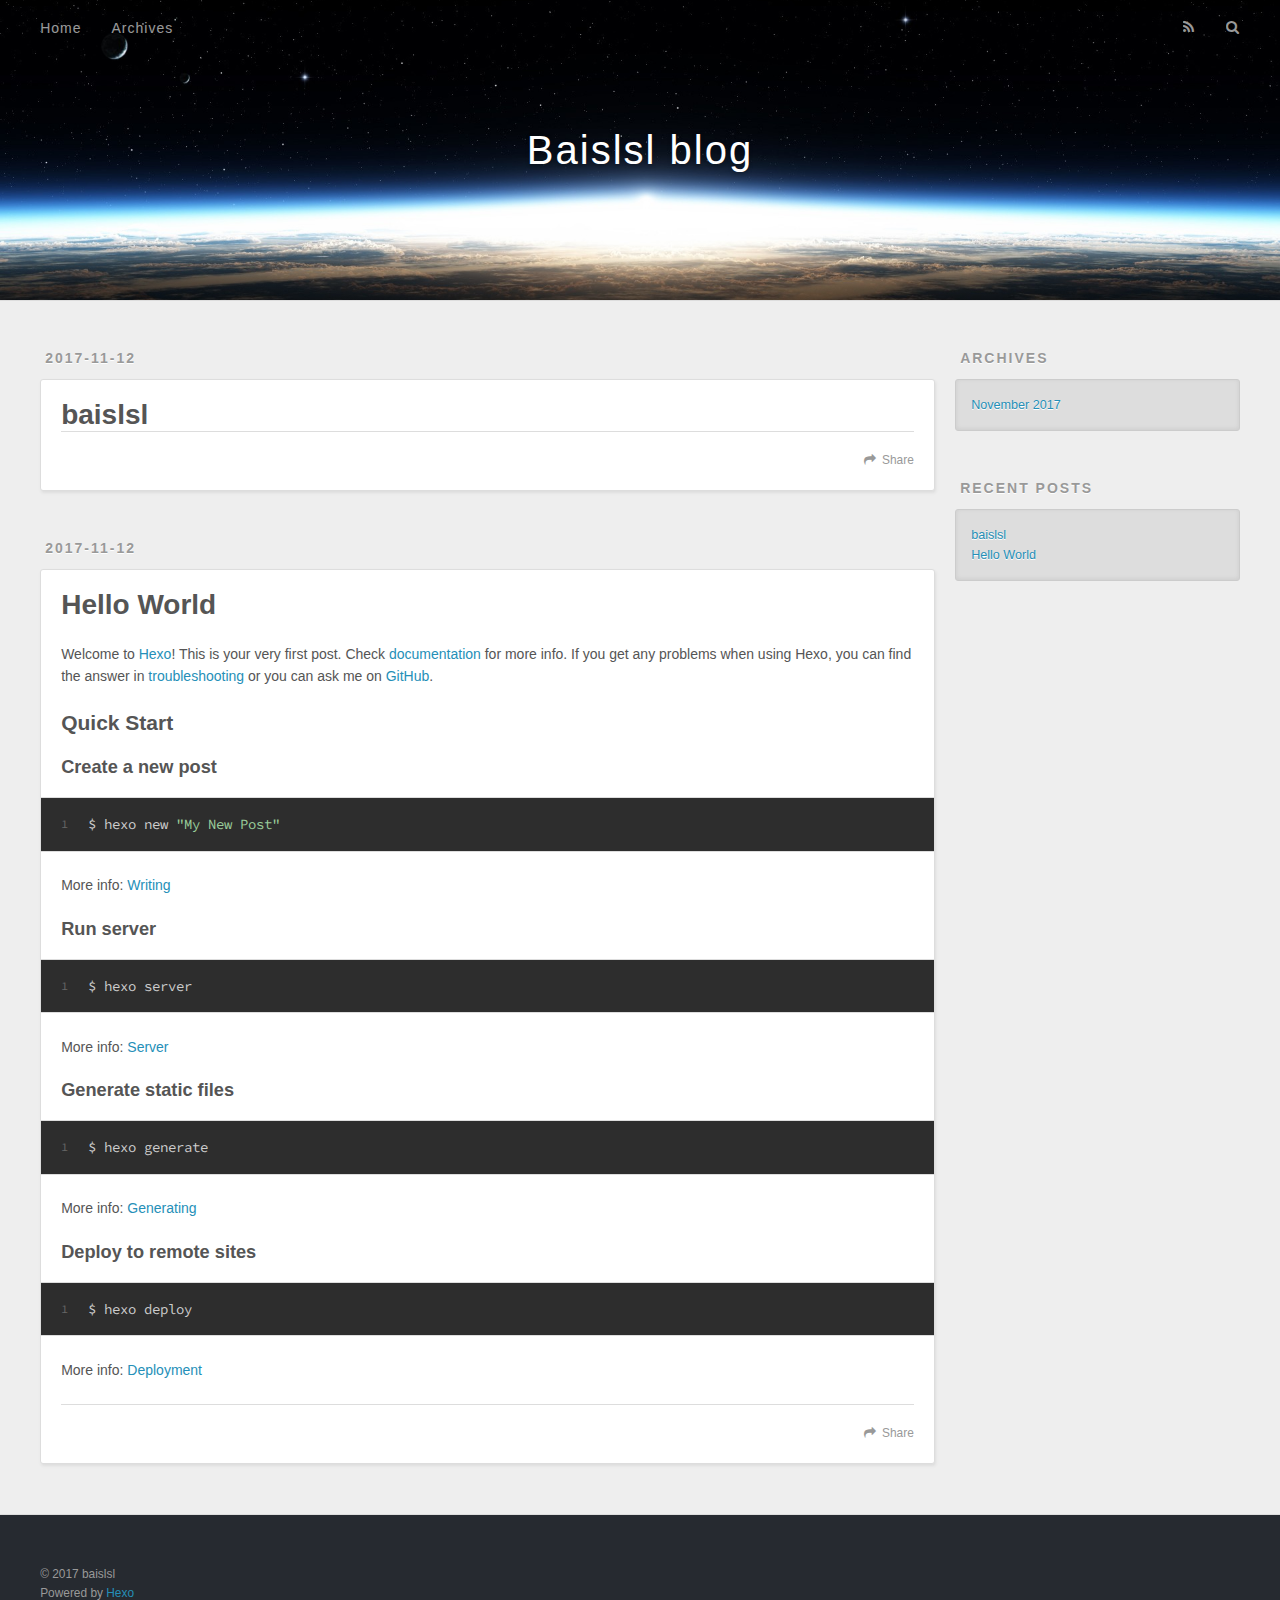
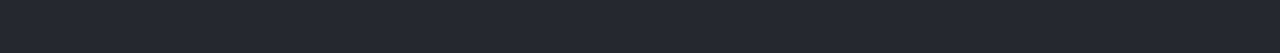
==== index.html @ d52c4964 "Site updated: 2017-11-12 20:39:17" ====
<!DOCTYPE html>
<html>
<head>
  <meta charset="utf-8">
  
  <title>Baislsl blog</title>
  <meta name="viewport" content="width=device-width, initial-scale=1, maximum-scale=1">
  <meta property="og:type" content="website">
<meta property="og:title" content="Baislsl blog">
<meta property="og:url" content="http://baislsl.github.io/index.html">
<meta property="og:site_name" content="Baislsl blog">
<meta name="twitter:card" content="summary">
<meta name="twitter:title" content="Baislsl blog">
  
    <link rel="alternate" href="/atom.xml" title="Baislsl blog" type="application/atom+xml">
  
  
    <link rel="icon" href="/favicon.png">
  
  
    <link href="//fonts.googleapis.com/css?family=Source+Code+Pro" rel="stylesheet" type="text/css">
  
  <link rel="stylesheet" href="/css/style.css">
  

</head>

<body>
  <div id="container">
    <div id="wrap">
      <header id="header">
  <div id="banner"></div>
  <div id="header-outer" class="outer">
    <div id="header-title" class="inner">
      <h1 id="logo-wrap">
        <a href="/" id="logo">Baislsl blog</a>
      </h1>
      
    </div>
    <div id="header-inner" class="inner">
      <nav id="main-nav">
        <a id="main-nav-toggle" class="nav-icon"></a>
        
          <a class="main-nav-link" href="/">Home</a>
        
          <a class="main-nav-link" href="/archives">Archives</a>
        
      </nav>
      <nav id="sub-nav">
        
          <a id="nav-rss-link" class="nav-icon" href="/atom.xml" title="RSS Feed"></a>
        
        <a id="nav-search-btn" class="nav-icon" title="Search"></a>
      </nav>
      <div id="search-form-wrap">
        <form action="//google.com/search" method="get" accept-charset="UTF-8" class="search-form"><input type="search" name="q" class="search-form-input" placeholder="Search"><button type="submit" class="search-form-submit">&#xF002;</button><input type="hidden" name="sitesearch" value="http://baislsl.github.io"></form>
      </div>
    </div>
  </div>
</header>
      <div class="outer">
        <section id="main">
  
    <article id="post-baislsl" class="article article-type-post" itemscope itemprop="blogPost">
  <div class="article-meta">
    <a href="/2017/11/12/baislsl/" class="article-date">
  <time datetime="2017-11-12T12:28:16.000Z" itemprop="datePublished">2017-11-12</time>
</a>
    
  </div>
  <div class="article-inner">
    
    
      <header class="article-header">
        
  
    <h1 itemprop="name">
      <a class="article-title" href="/2017/11/12/baislsl/">baislsl</a>
    </h1>
  

      </header>
    
    <div class="article-entry" itemprop="articleBody">
      
        
      
    </div>
    <footer class="article-footer">
      <a data-url="http://baislsl.github.io/2017/11/12/baislsl/" data-id="cj9wqvayw0000oslxvemu8li8" class="article-share-link">Share</a>
      
      
    </footer>
  </div>
  
</article>


  
    <article id="post-hello-world" class="article article-type-post" itemscope itemprop="blogPost">
  <div class="article-meta">
    <a href="/2017/11/12/hello-world/" class="article-date">
  <time datetime="2017-11-12T12:09:05.195Z" itemprop="datePublished">2017-11-12</time>
</a>
    
  </div>
  <div class="article-inner">
    
    
      <header class="article-header">
        
  
    <h1 itemprop="name">
      <a class="article-title" href="/2017/11/12/hello-world/">Hello World</a>
    </h1>
  

      </header>
    
    <div class="article-entry" itemprop="articleBody">
      
        <p>Welcome to <a href="https://hexo.io/" target="_blank" rel="external">Hexo</a>! This is your very first post. Check <a href="https://hexo.io/docs/" target="_blank" rel="external">documentation</a> for more info. If you get any problems when using Hexo, you can find the answer in <a href="https://hexo.io/docs/troubleshooting.html" target="_blank" rel="external">troubleshooting</a> or you can ask me on <a href="https://github.com/hexojs/hexo/issues" target="_blank" rel="external">GitHub</a>.</p>
<h2 id="Quick-Start"><a href="#Quick-Start" class="headerlink" title="Quick Start"></a>Quick Start</h2><h3 id="Create-a-new-post"><a href="#Create-a-new-post" class="headerlink" title="Create a new post"></a>Create a new post</h3><figure class="highlight bash"><table><tr><td class="gutter"><pre><span class="line">1</span><br></pre></td><td class="code"><pre><span class="line">$ hexo new <span class="string">"My New Post"</span></span><br></pre></td></tr></table></figure>
<p>More info: <a href="https://hexo.io/docs/writing.html" target="_blank" rel="external">Writing</a></p>
<h3 id="Run-server"><a href="#Run-server" class="headerlink" title="Run server"></a>Run server</h3><figure class="highlight bash"><table><tr><td class="gutter"><pre><span class="line">1</span><br></pre></td><td class="code"><pre><span class="line">$ hexo server</span><br></pre></td></tr></table></figure>
<p>More info: <a href="https://hexo.io/docs/server.html" target="_blank" rel="external">Server</a></p>
<h3 id="Generate-static-files"><a href="#Generate-static-files" class="headerlink" title="Generate static files"></a>Generate static files</h3><figure class="highlight bash"><table><tr><td class="gutter"><pre><span class="line">1</span><br></pre></td><td class="code"><pre><span class="line">$ hexo generate</span><br></pre></td></tr></table></figure>
<p>More info: <a href="https://hexo.io/docs/generating.html" target="_blank" rel="external">Generating</a></p>
<h3 id="Deploy-to-remote-sites"><a href="#Deploy-to-remote-sites" class="headerlink" title="Deploy to remote sites"></a>Deploy to remote sites</h3><figure class="highlight bash"><table><tr><td class="gutter"><pre><span class="line">1</span><br></pre></td><td class="code"><pre><span class="line">$ hexo deploy</span><br></pre></td></tr></table></figure>
<p>More info: <a href="https://hexo.io/docs/deployment.html" target="_blank" rel="external">Deployment</a></p>

      
    </div>
    <footer class="article-footer">
      <a data-url="http://baislsl.github.io/2017/11/12/hello-world/" data-id="cj9wqvaz40001oslx2volhycs" class="article-share-link">Share</a>
      
      
    </footer>
  </div>
  
</article>


  

</section>
        
          <aside id="sidebar">
  
    

  
    

  
    
  
    
  <div class="widget-wrap">
    <h3 class="widget-title">Archives</h3>
    <div class="widget">
      <ul class="archive-list"><li class="archive-list-item"><a class="archive-list-link" href="/archives/2017/11/">November 2017</a></li></ul>
    </div>
  </div>


  
    
  <div class="widget-wrap">
    <h3 class="widget-title">Recent Posts</h3>
    <div class="widget">
      <ul>
        
          <li>
            <a href="/2017/11/12/baislsl/">baislsl</a>
          </li>
        
          <li>
            <a href="/2017/11/12/hello-world/">Hello World</a>
          </li>
        
      </ul>
    </div>
  </div>

  
</aside>
        
      </div>
      <footer id="footer">
  
  <div class="outer">
    <div id="footer-info" class="inner">
      &copy; 2017 baislsl<br>
      Powered by <a href="http://hexo.io/" target="_blank">Hexo</a>
    </div>
  </div>
</footer>
    </div>
    <nav id="mobile-nav">
  
    <a href="/" class="mobile-nav-link">Home</a>
  
    <a href="/archives" class="mobile-nav-link">Archives</a>
  
</nav>
    

<script src="//ajax.googleapis.com/ajax/libs/jquery/2.0.3/jquery.min.js"></script>


  <link rel="stylesheet" href="/fancybox/jquery.fancybox.css">
  <script src="/fancybox/jquery.fancybox.pack.js"></script>


<script src="/js/script.js"></script>

  </div>
</body>
</html>
---- css/style.css ----
body {
  width: 100%;
}
body:before,
body:after {
  content: "";
  display: table;
}
body:after {
  clear: both;
}
html,
body,
div,
span,
applet,
object,
iframe,
h1,
h2,
h3,
h4,
h5,
h6,
p,
blockquote,
pre,
a,
abbr,
acronym,
address,
big,
cite,
code,
del,
dfn,
em,
img,
ins,
kbd,
q,
s,
samp,
small,
strike,
strong,
sub,
sup,
tt,
var,
dl,
dt,
dd,
ol,
ul,
li,
fieldset,
form,
label,
legend,
table,
caption,
tbody,
tfoot,
thead,
tr,
th,
td {
  margin: 0;
  padding: 0;
  border: 0;
  outline: 0;
  font-weight: inherit;
  font-style: inherit;
  font-family: inherit;
  font-size: 100%;
  vertical-align: baseline;
}
body {
  line-height: 1;
  color: #000;
  background: #fff;
}
ol,
ul {
  list-style: none;
}
table {
  border-collapse: separate;
  border-spacing: 0;
  vertical-align: middle;
}
caption,
th,
td {
  text-align: left;
  font-weight: normal;
  vertical-align: middle;
}
a img {
  border: none;
}
input,
button {
  margin: 0;
  padding: 0;
}
input::-moz-focus-inner,
button::-moz-focus-inner {
  border: 0;
  padding: 0;
}
@font-face {
  font-family: FontAwesome;
  font-style: normal;
  font-weight: normal;
  src: url("fonts/fontawesome-webfont.eot?v=#4.0.3");
  src: url("fonts/fontawesome-webfont.eot?#iefix&v=#4.0.3") format("embedded-opentype"), url("fonts/fontawesome-webfont.woff?v=#4.0.3") format("woff"), url("fonts/fontawesome-webfont.ttf?v=#4.0.3") format("truetype"), url("fonts/fontawesome-webfont.svg#fontawesomeregular?v=#4.0.3") format("svg");
}
html,
body,
#container {
  height: 100%;
}
body {
  background: #eee;
  font: 14px "Helvetica Neue", Helvetica, Arial, sans-serif;
  -webkit-text-size-adjust: 100%;
}
.outer {
  max-width: 1220px;
  margin: 0 auto;
  padding: 0 20px;
}
.outer:before,
.outer:after {
  content: "";
  display: table;
}
.outer:after {
  clear: both;
}
.inner {
  display: inline;
  float: left;
  width: 98.33333333333333%;
  margin: 0 0.833333333333333%;
}
.left,
.alignleft {
  float: left;
}
.right,
.alignright {
  float: right;
}
.clear {
  clear: both;
}
#container {
  position: relative;
}
.mobile-nav-on {
  overflow: hidden;
}
#wrap {
  height: 100%;
  width: 100%;
  position: absolute;
  top: 0;
  left: 0;
  -webkit-transition: 0.2s ease-out;
  -moz-transition: 0.2s ease-out;
  -ms-transition: 0.2s ease-out;
  transition: 0.2s ease-out;
  z-index: 1;
  background: #eee;
}
.mobile-nav-on #wrap {
  left: 280px;
}
@media screen and (min-width: 768px) {
  #main {
    display: inline;
    float: left;
    width: 73.33333333333333%;
    margin: 0 0.833333333333333%;
  }
}
.article-date,
.article-category-link,
.archive-year,
.widget-title {
  text-decoration: none;
  text-transform: uppercase;
  letter-spacing: 2px;
  color: #999;
  margin-bottom: 1em;
  margin-left: 5px;
  line-height: 1em;
  text-shadow: 0 1px #fff;
  font-weight: bold;
}
.article-inner,
.archive-article-inner {
  background: #fff;
  -webkit-box-shadow: 1px 2px 3px #ddd;
  box-shadow: 1px 2px 3px #ddd;
  border: 1px solid #ddd;
  border-radius: 3px;
}
.article-entry h1,
.widget h1 {
  font-size: 2em;
}
.article-entry h2,
.widget h2 {
  font-size: 1.5em;
}
.article-entry h3,
.widget h3 {
  font-size: 1.3em;
}
.article-entry h4,
.widget h4 {
  font-size: 1.2em;
}
.article-entry h5,
.widget h5 {
  font-size: 1em;
}
.article-entry h6,
.widget h6 {
  font-size: 1em;
  color: #999;
}
.article-entry hr,
.widget hr {
  border: 1px dashed #ddd;
}
.article-entry strong,
.widget strong {
  font-weight: bold;
}
.article-entry em,
.widget em,
.article-entry cite,
.widget cite {
  font-style: italic;
}
.article-entry sup,
.widget sup,
.article-entry sub,
.widget sub {
  font-size: 0.75em;
  line-height: 0;
  position: relative;
  vertical-align: baseline;
}
.article-entry sup,
.widget sup {
  top: -0.5em;
}
.article-entry sub,
.widget sub {
  bottom: -0.2em;
}
.article-entry small,
.widget small {
  font-size: 0.85em;
}
.article-entry acronym,
.widget acronym,
.article-entry abbr,
.widget abbr {
  border-bottom: 1px dotted;
}
.article-entry ul,
.widget ul,
.article-entry ol,
.widget ol,
.article-entry dl,
.widget dl {
  margin: 0 20px;
  line-height: 1.6em;
}
.article-entry ul ul,
.widget ul ul,
.article-entry ol ul,
.widget ol ul,
.article-entry ul ol,
.widget ul ol,
.article-entry ol ol,
.widget ol ol {
  margin-top: 0;
  margin-bottom: 0;
}
.article-entry ul,
.widget ul {
  list-style: disc;
}
.article-entry ol,
.widget ol {
  list-style: decimal;
}
.article-entry dt,
.widget dt {
  font-weight: bold;
}
#header {
  height: 300px;
  position: relative;
  border-bottom: 1px solid #ddd;
}
#header:before,
#header:after {
  content: "";
  position: absolute;
  left: 0;
  right: 0;
  height: 40px;
}
#header:before {
  top: 0;
  background: -webkit-linear-gradient(rgba(0,0,0,0.2), transparent);
  background: -moz-linear-gradient(rgba(0,0,0,0.2), transparent);
  background: -ms-linear-gradient(rgba(0,0,0,0.2), transparent);
  background: linear-gradient(rgba(0,0,0,0.2), transparent);
}
#header:after {
  bottom: 0;
  background: -webkit-linear-gradient(transparent, rgba(0,0,0,0.2));
  background: -moz-linear-gradient(transparent, rgba(0,0,0,0.2));
  background: -ms-linear-gradient(transparent, rgba(0,0,0,0.2));
  background: linear-gradient(transparent, rgba(0,0,0,0.2));
}
#header-outer {
  height: 100%;
  position: relative;
}
#header-inner {
  position: relative;
  overflow: hidden;
}
#banner {
  position: absolute;
  top: 0;
  left: 0;
  width: 100%;
  height: 100%;
  background: url("images/banner.jpg") center #000;
  -webkit-background-size: cover;
  -moz-background-size: cover;
  background-size: cover;
  z-index: -1;
}
#header-title {
  text-align: center;
  height: 40px;
  position: absolute;
  top: 50%;
  left: 0;
  margin-top: -20px;
}
#logo,
#subtitle {
  text-decoration: none;
  color: #fff;
  font-weight: 300;
  text-shadow: 0 1px 4px rgba(0,0,0,0.3);
}
#logo {
  font-size: 40px;
  line-height: 40px;
  letter-spacing: 2px;
}
#subtitle {
  font-size: 16px;
  line-height: 16px;
  letter-spacing: 1px;
}
#subtitle-wrap {
  margin-top: 16px;
}
#main-nav {
  float: left;
  margin-left: -15px;
}
.nav-icon,
.main-nav-link {
  float: left;
  color: #fff;
  opacity: 0.6;
  text-decoration: none;
  text-shadow: 0 1px rgba(0,0,0,0.2);
  -webkit-transition: opacity 0.2s;
  -moz-transition: opacity 0.2s;
  -ms-transition: opacity 0.2s;
  transition: opacity 0.2s;
  display: block;
  padding: 20px 15px;
}
.nav-icon:hover,
.main-nav-link:hover {
  opacity: 1;
}
.nav-icon {
  font-family: FontAwesome;
  text-align: center;
  font-size: 14px;
  width: 14px;
  height: 14px;
  padding: 20px 15px;
  position: relative;
  cursor: pointer;
}
.main-nav-link {
  font-weight: 300;
  letter-spacing: 1px;
}
@media screen and (max-width: 479px) {
  .main-nav-link {
    display: none;
  }
}
#main-nav-toggle {
  display: none;
}
#main-nav-toggle:before {
  content: "\f0c9";
}
@media screen and (max-width: 479px) {
  #main-nav-toggle {
    display: block;
  }
}
#sub-nav {
  float: right;
  margin-right: -15px;
}
#nav-rss-link:before {
  content: "\f09e";
}
#nav-search-btn:before {
  content: "\f002";
}
#search-form-wrap {
  position: absolute;
  top: 15px;
  width: 150px;
  height: 30px;
  right: -150px;
  opacity: 0;
  -webkit-transition: 0.2s ease-out;
  -moz-transition: 0.2s ease-out;
  -ms-transition: 0.2s ease-out;
  transition: 0.2s ease-out;
}
#search-form-wrap.on {
  opacity: 1;
  right: 0;
}
@media screen and (max-width: 479px) {
  #search-form-wrap {
    width: 100%;
    right: -100%;
  }
}
.search-form {
  position: absolute;
  top: 0;
  left: 0;
  right: 0;
  background: #fff;
  padding: 5px 15px;
  border-radius: 15px;
  -webkit-box-shadow: 0 0 10px rgba(0,0,0,0.3);
  box-shadow: 0 0 10px rgba(0,0,0,0.3);
}
.search-form-input {
  border: none;
  background: none;
  color: #555;
  width: 100%;
  font: 13px "Helvetica Neue", Helvetica, Arial, sans-serif;
  outline: none;
}
.search-form-input::-webkit-search-results-decoration,
.search-form-input::-webkit-search-cancel-button {
  -webkit-appearance: none;
}
.search-form-submit {
  position: absolute;
  top: 50%;
  right: 10px;
  margin-top: -7px;
  font: 13px FontAwesome;
  border: none;
  background: none;
  color: #bbb;
  cursor: pointer;
}
.search-form-submit:hover,
.search-form-submit:focus {
  color: #777;
}
.article {
  margin: 50px 0;
}
.article-inner {
  overflow: hidden;
}
.article-meta:before,
.article-meta:after {
  content: "";
  display: table;
}
.article-meta:after {
  clear: both;
}
.article-date {
  float: left;
}
.article-category {
  float: left;
  line-height: 1em;
  color: #ccc;
  text-shadow: 0 1px #fff;
  margin-left: 8px;
}
.article-category:before {
  content: "\2022";
}
.article-category-link {
  margin: 0 12px 1em;
}
.article-header {
  padding: 20px 20px 0;
}
.article-title {
  text-decoration: none;
  font-size: 2em;
  font-weight: bold;
  color: #555;
  line-height: 1.1em;
  -webkit-transition: color 0.2s;
  -moz-transition: color 0.2s;
  -ms-transition: color 0.2s;
  transition: color 0.2s;
}
a.article-title:hover {
  color: #258fb8;
}
.article-entry {
  color: #555;
  padding: 0 20px;
}
.article-entry:before,
.article-entry:after {
  content: "";
  display: table;
}
.article-entry:after {
  clear: both;
}
.article-entry p,
.article-entry table {
  line-height: 1.6em;
  margin: 1.6em 0;
}
.article-entry h1,
.article-entry h2,
.article-entry h3,
.article-entry h4,
.article-entry h5,
.article-entry h6 {
  font-weight: bold;
}
.article-entry h1,
.article-entry h2,
.article-entry h3,
.article-entry h4,
.article-entry h5,
.article-entry h6 {
  line-height: 1.1em;
  margin: 1.1em 0;
}
.article-entry a {
  color: #258fb8;
  text-decoration: none;
}
.article-entry a:hover {
  text-decoration: underline;
}
.article-entry ul,
.article-entry ol,
.article-entry dl {
  margin-top: 1.6em;
  margin-bottom: 1.6em;
}
.article-entry img,
.article-entry video {
  max-width: 100%;
  height: auto;
  display: block;
  margin: auto;
}
.article-entry iframe {
  border: none;
}
.article-entry table {
  width: 100%;
  border-collapse: collapse;
  border-spacing: 0;
}
.article-entry th {
  font-weight: bold;
  border-bottom: 3px solid #ddd;
  padding-bottom: 0.5em;
}
.article-entry td {
  border-bottom: 1px solid #ddd;
  padding: 10px 0;
}
.article-entry blockquote {
  font-family: Georgia, "Times New Roman", serif;
  font-size: 1.4em;
  margin: 1.6em 20px;
  text-align: center;
}
.article-entry blockquote footer {
  font-size: 14px;
  margin: 1.6em 0;
  font-family: "Helvetica Neue", Helvetica, Arial, sans-serif;
}
.article-entry blockquote footer cite:before {
  content: "—";
  padding: 0 0.5em;
}
.article-entry .pullquote {
  text-align: left;
  width: 45%;
  margin: 0;
}
.article-entry .pullquote.left {
  margin-left: 0.5em;
  margin-right: 1em;
}
.article-entry .pullquote.right {
  margin-right: 0.5em;
  margin-left: 1em;
}
.article-entry .caption {
  color: #999;
  display: block;
  font-size: 0.9em;
  margin-top: 0.5em;
  position: relative;
  text-align: center;
}
.article-entry .video-container {
  position: relative;
  padding-top: 56.25%;
  height: 0;
  overflow: hidden;
}
.article-entry .video-container iframe,
.article-entry .video-container object,
.article-entry .video-container embed {
  position: absolute;
  top: 0;
  left: 0;
  width: 100%;
  height: 100%;
  margin-top: 0;
}
.article-more-link a {
  display: inline-block;
  line-height: 1em;
  padding: 6px 15px;
  border-radius: 15px;
  background: #eee;
  color: #999;
  text-shadow: 0 1px #fff;
  text-decoration: none;
}
.article-more-link a:hover {
  background: #258fb8;
  color: #fff;
  text-decoration: none;
  text-shadow: 0 1px #1e7293;
}
.article-footer {
  font-size: 0.85em;
  line-height: 1.6em;
  border-top: 1px solid #ddd;
  padding-top: 1.6em;
  margin: 0 20px 20px;
}
.article-footer:before,
.article-footer:after {
  content: "";
  display: table;
}
.article-footer:after {
  clear: both;
}
.article-footer a {
  color: #999;
  text-decoration: none;
}
.article-footer a:hover {
  color: #555;
}
.article-tag-list-item {
  float: left;
  margin-right: 10px;
}
.article-tag-list-link:before {
  content: "#";
}
.article-comment-link {
  float: right;
}
.article-comment-link:before {
  content: "\f075";
  font-family: FontAwesome;
  padding-right: 8px;
}
.article-share-link {
  cursor: pointer;
  float: right;
  margin-left: 20px;
}
.article-share-link:before {
  content: "\f064";
  font-family: FontAwesome;
  padding-right: 6px;
}
#article-nav {
  position: relative;
}
#article-nav:before,
#article-nav:after {
  content: "";
  display: table;
}
#article-nav:after {
  clear: both;
}
@media screen and (min-width: 768px) {
  #article-nav {
    margin: 50px 0;
  }
  #article-nav:before {
    width: 8px;
    height: 8px;
    position: absolute;
    top: 50%;
    left: 50%;
    margin-top: -4px;
    margin-left: -4px;
    content: "";
    border-radius: 50%;
    background: #ddd;
    -webkit-box-shadow: 0 1px 2px #fff;
    box-shadow: 0 1px 2px #fff;
  }
}
.article-nav-link-wrap {
  text-decoration: none;
  text-shadow: 0 1px #fff;
  color: #999;
  -webkit-box-sizing: border-box;
  -moz-box-sizing: border-box;
  box-sizing: border-box;
  margin-top: 50px;
  text-align: center;
  display: block;
}
.article-nav-link-wrap:hover {
  color: #555;
}
@media screen and (min-width: 768px) {
  .article-nav-link-wrap {
    width: 50%;
    margin-top: 0;
  }
}
@media screen and (min-width: 768px) {
  #article-nav-newer {
    float: left;
    text-align: right;
    padding-right: 20px;
  }
}
@media screen and (min-width: 768px) {
  #article-nav-older {
    float: right;
    text-align: left;
    padding-left: 20px;
  }
}
.article-nav-caption {
  text-transform: uppercase;
  letter-spacing: 2px;
  color: #ddd;
  line-height: 1em;
  font-weight: bold;
}
#article-nav-newer .article-nav-caption {
  margin-right: -2px;
}
.article-nav-title {
  font-size: 0.85em;
  line-height: 1.6em;
  margin-top: 0.5em;
}
.article-share-box {
  position: absolute;
  display: none;
  background: #fff;
  -webkit-box-shadow: 1px 2px 10px rgba(0,0,0,0.2);
  box-shadow: 1px 2px 10px rgba(0,0,0,0.2);
  border-radius: 3px;
  margin-left: -145px;
  overflow: hidden;
  z-index: 1;
}
.article-share-box.on {
  display: block;
}
.article-share-input {
  width: 100%;
  background: none;
  -webkit-box-sizing: border-box;
  -moz-box-sizing: border-box;
  box-sizing: border-box;
  font: 14px "Helvetica Neue", Helvetica, Arial, sans-serif;
  padding: 0 15px;
  color: #555;
  outline: none;
  border: 1px solid #ddd;
  border-radius: 3px 3px 0 0;
  height: 36px;
  line-height: 36px;
}
.article-share-links {
  background: #eee;
}
.article-share-links:before,
.article-share-links:after {
  content: "";
  display: table;
}
.article-share-links:after {
  clear: both;
}
.article-share-twitter,
.article-share-facebook,
.article-share-pinterest,
.article-share-google {
  width: 50px;
  height: 36px;
  display: block;
  float: left;
  position: relative;
  color: #999;
  text-shadow: 0 1px #fff;
}
.article-share-twitter:before,
.article-share-facebook:before,
.article-share-pinterest:before,
.article-share-google:before {
  font-size: 20px;
  font-family: FontAwesome;
  width: 20px;
  height: 20px;
  position: absolute;
  top: 50%;
  left: 50%;
  margin-top: -10px;
  margin-left: -10px;
  text-align: center;
}
.article-share-twitter:hover,
.article-share-facebook:hover,
.article-share-pinterest:hover,
.article-share-google:hover {
  color: #fff;
}
.article-share-twitter:before {
  content: "\f099";
}
.article-share-twitter:hover {
  background: #00aced;
  text-shadow: 0 1px #008abe;
}
.article-share-facebook:before {
  content: "\f09a";
}
.article-share-facebook:hover {
  background: #3b5998;
  text-shadow: 0 1px #2f477a;
}
.article-share-pinterest:before {
  content: "\f0d2";
}
.article-share-pinterest:hover {
  background: #cb2027;
  text-shadow: 0 1px #a21a1f;
}
.article-share-google:before {
  content: "\f0d5";
}
.article-share-google:hover {
  background: #dd4b39;
  text-shadow: 0 1px #be3221;
}
.article-gallery {
  background: #000;
  position: relative;
}
.article-gallery-photos {
  position: relative;
  overflow: hidden;
}
.article-gallery-img {
  display: none;
  max-width: 100%;
}
.article-gallery-img:first-child {
  display: block;
}
.article-gallery-img.loaded {
  position: absolute;
  display: block;
}
.article-gallery-img img {
  display: block;
  max-width: 100%;
  margin: 0 auto;
}
#comments {
  background: #fff;
  -webkit-box-shadow: 1px 2px 3px #ddd;
  box-shadow: 1px 2px 3px #ddd;
  padding: 20px;
  border: 1px solid #ddd;
  border-radius: 3px;
  margin: 50px 0;
}
#comments a {
  color: #258fb8;
}
.archives-wrap {
  margin: 50px 0;
}
.archives:before,
.archives:after {
  content: "";
  display: table;
}
.archives:after {
  clear: both;
}
.archive-year-wrap {
  margin-bottom: 1em;
}
.archives {
  -webkit-column-gap: 10px;
  -moz-column-gap: 10px;
  column-gap: 10px;
}
@media screen and (min-width: 480px) and (max-width: 767px) {
  .archives {
    -webkit-column-count: 2;
    -moz-column-count: 2;
    column-count: 2;
  }
}
@media screen and (min-width: 768px) {
  .archives {
    -webkit-column-count: 3;
    -moz-column-count: 3;
    column-count: 3;
  }
}
.archive-article {
  -webkit-column-break-inside: avoid;
  page-break-inside: avoid;
  overflow: hidden;
  break-inside: avoid-column;
}
.archive-article-inner {
  padding: 10px;
  margin-bottom: 15px;
}
.archive-article-title {
  text-decoration: none;
  font-weight: bold;
  color: #555;
  -webkit-transition: color 0.2s;
  -moz-transition: color 0.2s;
  -ms-transition: color 0.2s;
  transition: color 0.2s;
  line-height: 1.6em;
}
.archive-article-title:hover {
  color: #258fb8;
}
.archive-article-footer {
  margin-top: 1em;
}
.archive-article-date {
  color: #999;
  text-decoration: none;
  font-size: 0.85em;
  line-height: 1em;
  margin-bottom: 0.5em;
  display: block;
}
#page-nav {
  margin: 50px auto;
  background: #fff;
  -webkit-box-shadow: 1px 2px 3px #ddd;
  box-shadow: 1px 2px 3px #ddd;
  border: 1px solid #ddd;
  border-radius: 3px;
  text-align: center;
  color: #999;
  overflow: hidden;
}
#page-nav:before,
#page-nav:after {
  content: "";
  display: table;
}
#page-nav:after {
  clear: both;
}
#page-nav a,
#page-nav span {
  padding: 10px 20px;
  line-height: 1;
  height: 2ex;
}
#page-nav a {
  color: #999;
  text-decoration: none;
}
#page-nav a:hover {
  background: #999;
  color: #fff;
}
#page-nav .prev {
  float: left;
}
#page-nav .next {
  float: right;
}
#page-nav .page-number {
  display: inline-block;
}
@media screen and (max-width: 479px) {
  #page-nav .page-number {
    display: none;
  }
}
#page-nav .current {
  color: #555;
  font-weight: bold;
}
#page-nav .space {
  color: #ddd;
}
#footer {
  background: #262a30;
  padding: 50px 0;
  border-top: 1px solid #ddd;
  color: #999;
}
#footer a {
  color: #258fb8;
  text-decoration: none;
}
#footer a:hover {
  text-decoration: underline;
}
#footer-info {
  line-height: 1.6em;
  font-size: 0.85em;
}
.article-entry pre,
.article-entry .highlight {
  background: #2d2d2d;
  margin: 0 -20px;
  padding: 15px 20px;
  border-style: solid;
  border-color: #ddd;
  border-width: 1px 0;
  overflow: auto;
  color: #ccc;
  line-height: 22.400000000000002px;
}
.article-entry .highlight .gutter pre,
.article-entry .gist .gist-file .gist-data .line-numbers {
  color: #666;
  font-size: 0.85em;
}
.article-entry pre,
.article-entry code {
  font-family: "Source Code Pro", Consolas, Monaco, Menlo, Consolas, monospace;
}
.article-entry code {
  background: #eee;
  text-shadow: 0 1px #fff;
  padding: 0 0.3em;
}
.article-entry pre code {
  background: none;
  text-shadow: none;
  padding: 0;
}
.article-entry .highlight pre {
  border: none;
  margin: 0;
  padding: 0;
}
.article-entry .highlight table {
  margin: 0;
  width: auto;
}
.article-entry .highlight td {
  border: none;
  padding: 0;
}
.article-entry .highlight figcaption {
  font-size: 0.85em;
  color: #999;
  line-height: 1em;
  margin-bottom: 1em;
}
.article-entry .highlight figcaption:before,
.article-entry .highlight figcaption:after {
  content: "";
  display: table;
}
.article-entry .highlight figcaption:after {
  clear: both;
}
.article-entry .highlight figcaption a {
  float: right;
}
.article-entry .highlight .gutter pre {
  text-align: right;
  padding-right: 20px;
}
.article-entry .highlight .line {
  height: 22.400000000000002px;
}
.article-entry .highlight .line.marked {
  background: #515151;
}
.article-entry .gist {
  margin: 0 -20px;
  border-style: solid;
  border-color: #ddd;
  border-width: 1px 0;
  background: #2d2d2d;
  padding: 15px 20px 15px 0;
}
.article-entry .gist .gist-file {
  border: none;
  font-family: "Source Code Pro", Consolas, Monaco, Menlo, Consolas, monospace;
  margin: 0;
}
.article-entry .gist .gist-file .gist-data {
  background: none;
  border: none;
}
.article-entry .gist .gist-file .gist-data .line-numbers {
  background: none;
  border: none;
  padding: 0 20px 0 0;
}
.article-entry .gist .gist-file .gist-data .line-data {
  padding: 0 !important;
}
.article-entry .gist .gist-file .highlight {
  margin: 0;
  padding: 0;
  border: none;
}
.article-entry .gist .gist-file .gist-meta {
  background: #2d2d2d;
  color: #999;
  font: 0.85em "Helvetica Neue", Helvetica, Arial, sans-serif;
  text-shadow: 0 0;
  padding: 0;
  margin-top: 1em;
  margin-left: 20px;
}
.article-entry .gist .gist-file .gist-meta a {
  color: #258fb8;
  font-weight: normal;
}
.article-entry .gist .gist-file .gist-meta a:hover {
  text-decoration: underline;
}
pre .comment,
pre .title {
  color: #999;
}
pre .variable,
pre .attribute,
pre .tag,
pre .regexp,
pre .ruby .constant,
pre .xml .tag .title,
pre .xml .pi,
pre .xml .doctype,
pre .html .doctype,
pre .css .id,
pre .css .class,
pre .css .pseudo {
  color: #f2777a;
}
pre .number,
pre .preprocessor,
pre .built_in,
pre .literal,
pre .params,
pre .constant {
  color: #f99157;
}
pre .class,
pre .ruby .class .title,
pre .css .rules .attribute {
  color: #9c9;
}
pre .string,
pre .value,
pre .inheritance,
pre .header,
pre .ruby .symbol,
pre .xml .cdata {
  color: #9c9;
}
pre .css .hexcolor {
  color: #6cc;
}
pre .function,
pre .python .decorator,
pre .python .title,
pre .ruby .function .title,
pre .ruby .title .keyword,
pre .perl .sub,
pre .javascript .title,
pre .coffeescript .title {
  color: #69c;
}
pre .keyword,
pre .javascript .function {
  color: #c9c;
}
@media screen and (max-width: 479px) {
  #mobile-nav {
    position: absolute;
    top: 0;
    left: 0;
    width: 280px;
    height: 100%;
    background: #191919;
    border-right: 1px solid #fff;
  }
}
@media screen and (max-width: 479px) {
  .mobile-nav-link {
    display: block;
    color: #999;
    text-decoration: none;
    padding: 15px 20px;
    font-weight: bold;
  }
  .mobile-nav-link:hover {
    color: #fff;
  }
}
@media screen and (min-width: 768px) {
  #sidebar {
    display: inline;
    float: left;
    width: 23.333333333333332%;
    margin: 0 0.833333333333333%;
  }
}
.widget-wrap {
  margin: 50px 0;
}
.widget {
  color: #777;
  text-shadow: 0 1px #fff;
  background: #ddd;
  -webkit-box-shadow: 0 -1px 4px #ccc inset;
  box-shadow: 0 -1px 4px #ccc inset;
  border: 1px solid #ccc;
  padding: 15px;
  border-radius: 3px;
}
.widget a {
  color: #258fb8;
  text-decoration: none;
}
.widget a:hover {
  text-decoration: underline;
}
.widget ul ul,
.widget ol ul,
.widget dl ul,
.widget ul ol,
.widget ol ol,
.widget dl ol,
.widget ul dl,
.widget ol dl,
.widget dl dl {
  margin-left: 15px;
  list-style: disc;
}
.widget {
  line-height: 1.6em;
  word-wrap: break-word;
  font-size: 0.9em;
}
.widget ul,
.widget ol {
  list-style: none;
  margin: 0;
}
.widget ul ul,
.widget ol ul,
.widget ul ol,
.widget ol ol {
  margin: 0 20px;
}
.widget ul ul,
.widget ol ul {
  list-style: disc;
}
.widget ul ol,
.widget ol ol {
  list-style: decimal;
}
.category-list-count,
.tag-list-count,
.archive-list-count {
  padding-left: 5px;
  color: #999;
  font-size: 0.85em;
}
.category-list-count:before,
.tag-list-count:before,
.archive-list-count:before {
  content: "(";
}
.category-list-count:after,
.tag-list-count:after,
.archive-list-count:after {
  content: ")";
}
.tagcloud a {
  margin-right: 5px;
  display: inline-block;
}
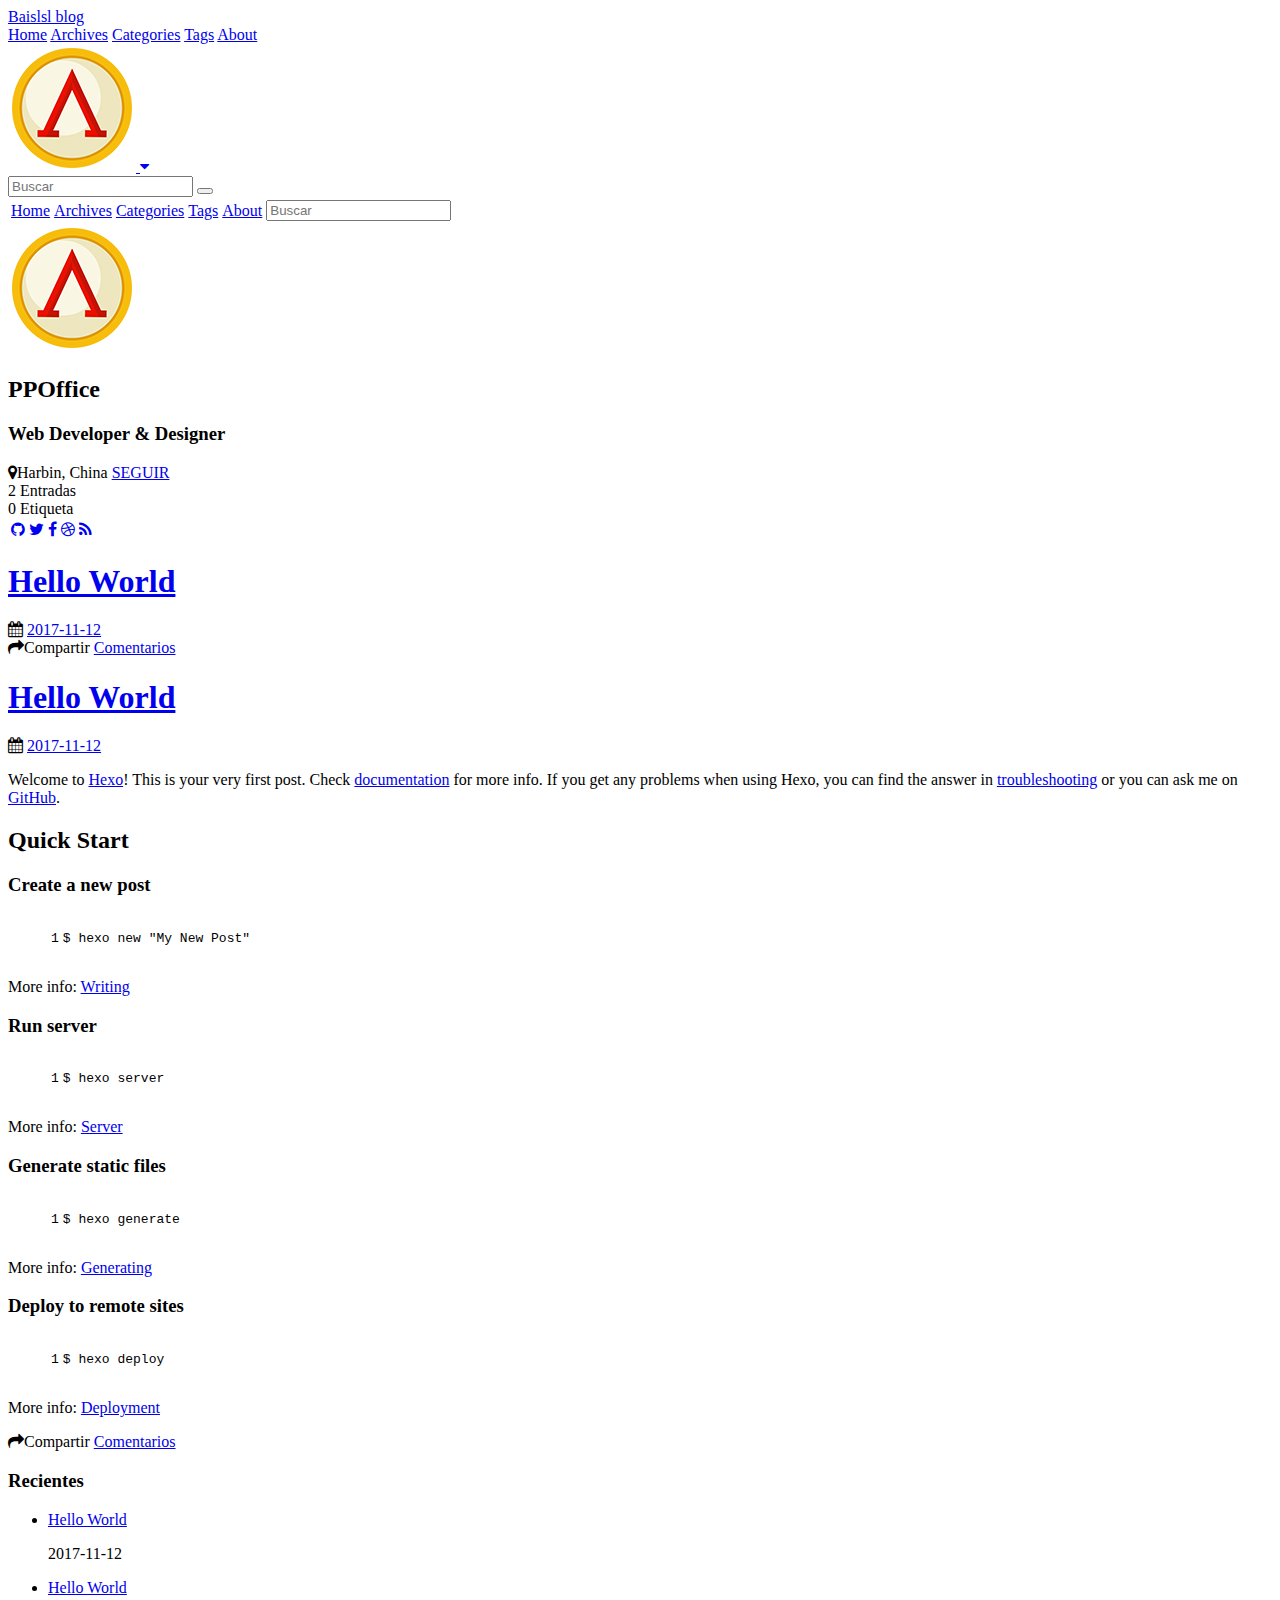
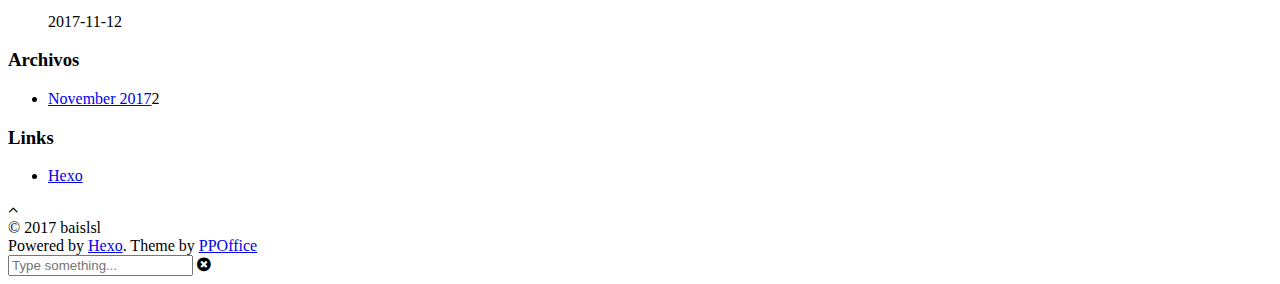
==== commit c16d097f: "更新主题" ====
--- a/index.html
+++ b/index.html
@@ -1,125 +1,364 @@
 <!DOCTYPE html>
 <html>
 <head>
-  <meta charset="utf-8">
-  
-  <title>Baislsl blog</title>
-  <meta name="viewport" content="width=device-width, initial-scale=1, maximum-scale=1">
-  <meta property="og:type" content="website">
+    <meta charset="utf-8">
+    
+    <title>Baislsl blog</title>
+    <meta name="viewport" content="width=device-width, initial-scale=1, maximum-scale=1" />
+    <meta property="og:type" content="website">
 <meta property="og:title" content="Baislsl blog">
 <meta property="og:url" content="http://baislsl.github.io/index.html">
 <meta property="og:site_name" content="Baislsl blog">
 <meta name="twitter:card" content="summary">
 <meta name="twitter:title" content="Baislsl blog">
-  
-    <link rel="alternate" href="/atom.xml" title="Baislsl blog" type="application/atom+xml">
-  
-  
-    <link rel="icon" href="/favicon.png">
-  
-  
-    <link href="//fonts.googleapis.com/css?family=Source+Code+Pro" rel="stylesheet" type="text/css">
-  
-  <link rel="stylesheet" href="/css/style.css">
-  
+    
+
+    
+        <link rel="alternate" href="/" title="Baislsl blog" type="application/atom+xml" />
+    
+
+    
+
+    <link rel="stylesheet" href="/libs/font-awesome/css/font-awesome.min.css">
+    <link rel="stylesheet" href="/libs/open-sans/styles.css">
+    <link rel="stylesheet" href="/libs/source-code-pro/styles.css">
+
+    <link rel="stylesheet" href="/css/style.css">
+
+    <script src="/libs/jquery/2.1.3/jquery.min.js"></script>
+    
+    
+        <link rel="stylesheet" href="/libs/lightgallery/css/lightgallery.min.css">
+    
+    
+    
+    
+    
+
 
 </head>
 
 <body>
-  <div id="container">
-    <div id="wrap">
-      <header id="header">
-  <div id="banner"></div>
-  <div id="header-outer" class="outer">
-    <div id="header-title" class="inner">
-      <h1 id="logo-wrap">
-        <a href="/" id="logo">Baislsl blog</a>
-      </h1>
-      
-    </div>
-    <div id="header-inner" class="inner">
-      <nav id="main-nav">
-        <a id="main-nav-toggle" class="nav-icon"></a>
-        
-          <a class="main-nav-link" href="/">Home</a>
-        
-          <a class="main-nav-link" href="/archives">Archives</a>
-        
-      </nav>
-      <nav id="sub-nav">
-        
-          <a id="nav-rss-link" class="nav-icon" href="/atom.xml" title="RSS Feed"></a>
-        
-        <a id="nav-search-btn" class="nav-icon" title="Search"></a>
-      </nav>
-      <div id="search-form-wrap">
-        <form action="//google.com/search" method="get" accept-charset="UTF-8" class="search-form"><input type="search" name="q" class="search-form-input" placeholder="Search"><button type="submit" class="search-form-submit">&#xF002;</button><input type="hidden" name="sitesearch" value="http://baislsl.github.io"></form>
-      </div>
-    </div>
-  </div>
+    <div id="container">
+        <header id="header">
+    <div id="header-main" class="header-inner">
+        <div class="outer">
+            <a href="/" id="logo">
+                <i class="logo"></i>
+                <span class="site-title">Baislsl blog</span>
+            </a>
+            <nav id="main-nav">
+                
+                    <a class="main-nav-link" href="/.">Home</a>
+                
+                    <a class="main-nav-link" href="/archives">Archives</a>
+                
+                    <a class="main-nav-link" href="/categories">Categories</a>
+                
+                    <a class="main-nav-link" href="/tags">Tags</a>
+                
+                    <a class="main-nav-link" href="/about">About</a>
+                
+            </nav>
+            
+                
+                <nav id="sub-nav">
+                    <div class="profile" id="profile-nav">
+                        <a id="profile-anchor" href="javascript:;">
+                            <img class="avatar" src="/css/images/avatar.png" />
+                            <i class="fa fa-caret-down"></i>
+                        </a>
+                    </div>
+                </nav>
+            
+            <div id="search-form-wrap">
+
+    <form class="search-form">
+        <input type="text" class="ins-search-input search-form-input" placeholder="Buscar" />
+        <button type="submit" class="search-form-submit"></button>
+    </form>
+    <div class="ins-search">
+    <div class="ins-search-mask"></div>
+    <div class="ins-search-container">
+        <div class="ins-input-wrapper">
+            <input type="text" class="ins-search-input" placeholder="Type something..." />
+            <span class="ins-close ins-selectable"><i class="fa fa-times-circle"></i></span>
+        </div>
+        <div class="ins-section-wrapper">
+            <div class="ins-section-container"></div>
+        </div>
+    </div>
+</div>
+<script>
+(function (window) {
+    var INSIGHT_CONFIG = {
+        TRANSLATION: {
+            POSTS: 'Entradas',
+            PAGES: 'Pages',
+            CATEGORIES: 'Categorias',
+            TAGS: 'Etiquetas',
+            UNTITLED: '(Untitled)',
+        },
+        ROOT_URL: '/',
+        CONTENT_URL: '/content.json',
+    };
+    window.INSIGHT_CONFIG = INSIGHT_CONFIG;
+})(window);
+</script>
+<script src="/js/insight.js"></script>
+
+</div>
+        </div>
+    </div>
+    <div id="main-nav-mobile" class="header-sub header-inner">
+        <table class="menu outer">
+            <tr>
+                
+                    <td><a class="main-nav-link" href="/.">Home</a></td>
+                
+                    <td><a class="main-nav-link" href="/archives">Archives</a></td>
+                
+                    <td><a class="main-nav-link" href="/categories">Categories</a></td>
+                
+                    <td><a class="main-nav-link" href="/tags">Tags</a></td>
+                
+                    <td><a class="main-nav-link" href="/about">About</a></td>
+                
+                <td>
+                    
+    <div class="search-form">
+        <input type="text" class="ins-search-input search-form-input" placeholder="Buscar" />
+    </div>
+
+                </td>
+            </tr>
+        </table>
+    </div>
 </header>
-      <div class="outer">
-        <section id="main">
-  
+
+        <div class="outer">
+            
+                
+
+<aside id="profile">
+    <div class="inner profile-inner">
+        <div class="base-info profile-block">
+            <img id="avatar" src="/css/images/avatar.png" />
+            <h2 id="name">PPOffice</h2>
+            <h3 id="title">Web Developer &amp; Designer</h3>
+            <span id="location"><i class="fa fa-map-marker"></i>Harbin, China</span>
+            <a id="follow" target="_blank" href="https://github.com/ppoffice/">SEGUIR</a>
+        </div>
+        <div class="article-info profile-block">
+            <div class="article-info-block">
+                2
+                <span>Entradas</span>
+            </div>
+            <div class="article-info-block">
+                0
+                <span>Etiqueta</span>
+            </div>
+        </div>
+        
+        <div class="profile-block social-links">
+            <table>
+                <tr>
+                    
+                    
+                    <td>
+                        <a href="http://github.com/ppoffice/hexo-theme-icarus" target="_blank" title="github" class=tooltip>
+                            <i class="fa fa-github"></i>
+                        </a>
+                    </td>
+                    
+                    <td>
+                        <a href="/" target="_blank" title="twitter" class=tooltip>
+                            <i class="fa fa-twitter"></i>
+                        </a>
+                    </td>
+                    
+                    <td>
+                        <a href="/" target="_blank" title="facebook" class=tooltip>
+                            <i class="fa fa-facebook"></i>
+                        </a>
+                    </td>
+                    
+                    <td>
+                        <a href="/" target="_blank" title="dribbble" class=tooltip>
+                            <i class="fa fa-dribbble"></i>
+                        </a>
+                    </td>
+                    
+                    <td>
+                        <a href="/" target="_blank" title="rss" class=tooltip>
+                            <i class="fa fa-rss"></i>
+                        </a>
+                    </td>
+                    
+                </tr>
+            </table>
+        </div>
+        
+    </div>
+</aside>
+
+            
+            <section id="main">
     <article id="post-baislsl" class="article article-type-post" itemscope itemprop="blogPost">
-  <div class="article-meta">
-    <a href="/2017/11/12/baislsl/" class="article-date">
-  <time datetime="2017-11-12T12:28:16.000Z" itemprop="datePublished">2017-11-12</time>
-</a>
-    
-  </div>
-  <div class="article-inner">
-    
-    
-      <header class="article-header">
-        
-  
-    <h1 itemprop="name">
-      <a class="article-title" href="/2017/11/12/baislsl/">baislsl</a>
-    </h1>
-  
-
-      </header>
-    
-    <div class="article-entry" itemprop="articleBody">
-      
-        
-      
-    </div>
-    <footer class="article-footer">
-      <a data-url="http://baislsl.github.io/2017/11/12/baislsl/" data-id="cj9wqvayw0000oslxvemu8li8" class="article-share-link">Share</a>
-      
-      
-    </footer>
-  </div>
-  
+    <div class="article-inner">
+        
+        
+            <header class="article-header">
+                
+    
+        <h1 itemprop="name">
+            <a class="article-title" href="/2017/11/12/baislsl/">Hello World</a>
+        </h1>
+    
+
+                
+                    <div class="article-meta">
+                        
+    <div class="article-date">
+        <i class="fa fa-calendar"></i>
+        <a href="/2017/11/12/baislsl/">
+            <time datetime="2017-11-12T12:28:16.000Z" itemprop="datePublished">2017-11-12</time>
+        </a>
+    </div>
+
+
+                        
+                        
+                    </div>
+                
+            </header>
+        
+        
+        <div class="article-entry" itemprop="articleBody">
+        
+            
+            
+        
+        </div>
+        <footer class="article-footer">
+            <div class="share-container">
+
+
+
+</div>
+
+    <a data-url="http://baislsl.github.io/2017/11/12/baislsl/" data-id="cj9wsgdka0000qqlxavo5v2x2" class="article-share-link"><i class="fa fa-share"></i>Compartir</a>
+<script>
+    (function ($) {
+        // Prevent duplicate binding
+        if (typeof(__SHARE_BUTTON_BINDED__) === 'undefined' || !__SHARE_BUTTON_BINDED__) {
+            __SHARE_BUTTON_BINDED__ = true;
+        } else {
+            return;
+        }
+        $('body').on('click', function() {
+            $('.article-share-box.on').removeClass('on');
+        }).on('click', '.article-share-link', function(e) {
+            e.stopPropagation();
+
+            var $this = $(this),
+                url = $this.attr('data-url'),
+                encodedUrl = encodeURIComponent(url),
+                id = 'article-share-box-' + $this.attr('data-id'),
+                offset = $this.offset(),
+                box;
+
+            if ($('#' + id).length) {
+                box = $('#' + id);
+
+                if (box.hasClass('on')){
+                    box.removeClass('on');
+                    return;
+                }
+            } else {
+                var html = [
+                    '<div id="' + id + '" class="article-share-box">',
+                        '<input class="article-share-input" value="' + url + '">',
+                        '<div class="article-share-links">',
+                            '<a href="https://twitter.com/intent/tweet?url=' + encodedUrl + '" class="fa fa-twitter article-share-twitter" target="_blank" title="Twitter"></a>',
+                            '<a href="https://www.facebook.com/sharer.php?u=' + encodedUrl + '" class="fa fa-facebook article-share-facebook" target="_blank" title="Facebook"></a>',
+                            '<a href="http://pinterest.com/pin/create/button/?url=' + encodedUrl + '" class="fa fa-pinterest article-share-pinterest" target="_blank" title="Pinterest"></a>',
+                            '<a href="https://plus.google.com/share?url=' + encodedUrl + '" class="fa fa-google article-share-google" target="_blank" title="Google+"></a>',
+                        '</div>',
+                    '</div>'
+                ].join('');
+
+              box = $(html);
+
+              $('body').append(box);
+            }
+
+            $('.article-share-box.on').hide();
+
+            box.css({
+                top: offset.top + 25,
+                left: offset.left
+            }).addClass('on');
+
+        }).on('click', '.article-share-box', function (e) {
+            e.stopPropagation();
+        }).on('click', '.article-share-box-input', function () {
+            $(this).select();
+        }).on('click', '.article-share-box-link', function (e) {
+            e.preventDefault();
+            e.stopPropagation();
+
+            window.open(this.href, 'article-share-box-window-' + Date.now(), 'width=500,height=450');
+        });
+    })(jQuery);
+</script>
+
+            
+    
+        <a href="http://baislsl.github.io/2017/11/12/baislsl/#comments" class="article-comment-link disqus-comment-count" data-disqus-url="http://baislsl.github.io/2017/11/12/baislsl/">Comentarios</a>
+    
+
+        </footer>
+    </div>
+    
 </article>
 
 
-  
+
     <article id="post-hello-world" class="article article-type-post" itemscope itemprop="blogPost">
-  <div class="article-meta">
-    <a href="/2017/11/12/hello-world/" class="article-date">
-  <time datetime="2017-11-12T12:09:05.195Z" itemprop="datePublished">2017-11-12</time>
-</a>
-    
-  </div>
-  <div class="article-inner">
-    
-    
-      <header class="article-header">
-        
-  
-    <h1 itemprop="name">
-      <a class="article-title" href="/2017/11/12/hello-world/">Hello World</a>
-    </h1>
-  
-
-      </header>
-    
-    <div class="article-entry" itemprop="articleBody">
-      
-        <p>Welcome to <a href="https://hexo.io/" target="_blank" rel="external">Hexo</a>! This is your very first post. Check <a href="https://hexo.io/docs/" target="_blank" rel="external">documentation</a> for more info. If you get any problems when using Hexo, you can find the answer in <a href="https://hexo.io/docs/troubleshooting.html" target="_blank" rel="external">troubleshooting</a> or you can ask me on <a href="https://github.com/hexojs/hexo/issues" target="_blank" rel="external">GitHub</a>.</p>
+    <div class="article-inner">
+        
+        
+            <header class="article-header">
+                
+    
+        <h1 itemprop="name">
+            <a class="article-title" href="/2017/11/12/hello-world/">Hello World</a>
+        </h1>
+    
+
+                
+                    <div class="article-meta">
+                        
+    <div class="article-date">
+        <i class="fa fa-calendar"></i>
+        <a href="/2017/11/12/hello-world/">
+            <time datetime="2017-11-12T12:09:05.195Z" itemprop="datePublished">2017-11-12</time>
+        </a>
+    </div>
+
+
+                        
+                        
+                    </div>
+                
+            </header>
+        
+        
+        <div class="article-entry" itemprop="articleBody">
+        
+            
+            <p>Welcome to <a href="https://hexo.io/" target="_blank" rel="external">Hexo</a>! This is your very first post. Check <a href="https://hexo.io/docs/" target="_blank" rel="external">documentation</a> for more info. If you get any problems when using Hexo, you can find the answer in <a href="https://hexo.io/docs/troubleshooting.html" target="_blank" rel="external">troubleshooting</a> or you can ask me on <a href="https://github.com/hexojs/hexo/issues" target="_blank" rel="external">GitHub</a>.</p>
 <h2 id="Quick-Start"><a href="#Quick-Start" class="headerlink" title="Quick Start"></a>Quick Start</h2><h3 id="Create-a-new-post"><a href="#Create-a-new-post" class="headerlink" title="Create a new post"></a>Create a new post</h3><figure class="highlight bash"><table><tr><td class="gutter"><pre><span class="line">1</span><br></pre></td><td class="code"><pre><span class="line">$ hexo new <span class="string">"My New Post"</span></span><br></pre></td></tr></table></figure>
 <p>More info: <a href="https://hexo.io/docs/writing.html" target="_blank" rel="external">Writing</a></p>
 <h3 id="Run-server"><a href="#Run-server" class="headerlink" title="Run server"></a>Run server</h3><figure class="highlight bash"><table><tr><td class="gutter"><pre><span class="line">1</span><br></pre></td><td class="code"><pre><span class="line">$ hexo server</span><br></pre></td></tr></table></figure>
@@ -129,92 +368,227 @@
 <h3 id="Deploy-to-remote-sites"><a href="#Deploy-to-remote-sites" class="headerlink" title="Deploy to remote sites"></a>Deploy to remote sites</h3><figure class="highlight bash"><table><tr><td class="gutter"><pre><span class="line">1</span><br></pre></td><td class="code"><pre><span class="line">$ hexo deploy</span><br></pre></td></tr></table></figure>
 <p>More info: <a href="https://hexo.io/docs/deployment.html" target="_blank" rel="external">Deployment</a></p>
 
-      
-    </div>
-    <footer class="article-footer">
-      <a data-url="http://baislsl.github.io/2017/11/12/hello-world/" data-id="cj9wqvaz40001oslx2volhycs" class="article-share-link">Share</a>
-      
-      
-    </footer>
-  </div>
-  
+        
+        </div>
+        <footer class="article-footer">
+            <div class="share-container">
+
+
+
+</div>
+
+    <a data-url="http://baislsl.github.io/2017/11/12/hello-world/" data-id="cj9wsgdkh0001qqlxf3vgh5zh" class="article-share-link"><i class="fa fa-share"></i>Compartir</a>
+<script>
+    (function ($) {
+        // Prevent duplicate binding
+        if (typeof(__SHARE_BUTTON_BINDED__) === 'undefined' || !__SHARE_BUTTON_BINDED__) {
+            __SHARE_BUTTON_BINDED__ = true;
+        } else {
+            return;
+        }
+        $('body').on('click', function() {
+            $('.article-share-box.on').removeClass('on');
+        }).on('click', '.article-share-link', function(e) {
+            e.stopPropagation();
+
+            var $this = $(this),
+                url = $this.attr('data-url'),
+                encodedUrl = encodeURIComponent(url),
+                id = 'article-share-box-' + $this.attr('data-id'),
+                offset = $this.offset(),
+                box;
+
+            if ($('#' + id).length) {
+                box = $('#' + id);
+
+                if (box.hasClass('on')){
+                    box.removeClass('on');
+                    return;
+                }
+            } else {
+                var html = [
+                    '<div id="' + id + '" class="article-share-box">',
+                        '<input class="article-share-input" value="' + url + '">',
+                        '<div class="article-share-links">',
+                            '<a href="https://twitter.com/intent/tweet?url=' + encodedUrl + '" class="fa fa-twitter article-share-twitter" target="_blank" title="Twitter"></a>',
+                            '<a href="https://www.facebook.com/sharer.php?u=' + encodedUrl + '" class="fa fa-facebook article-share-facebook" target="_blank" title="Facebook"></a>',
+                            '<a href="http://pinterest.com/pin/create/button/?url=' + encodedUrl + '" class="fa fa-pinterest article-share-pinterest" target="_blank" title="Pinterest"></a>',
+                            '<a href="https://plus.google.com/share?url=' + encodedUrl + '" class="fa fa-google article-share-google" target="_blank" title="Google+"></a>',
+                        '</div>',
+                    '</div>'
+                ].join('');
+
+              box = $(html);
+
+              $('body').append(box);
+            }
+
+            $('.article-share-box.on').hide();
+
+            box.css({
+                top: offset.top + 25,
+                left: offset.left
+            }).addClass('on');
+
+        }).on('click', '.article-share-box', function (e) {
+            e.stopPropagation();
+        }).on('click', '.article-share-box-input', function () {
+            $(this).select();
+        }).on('click', '.article-share-box-link', function (e) {
+            e.preventDefault();
+            e.stopPropagation();
+
+            window.open(this.href, 'article-share-box-window-' + Date.now(), 'width=500,height=450');
+        });
+    })(jQuery);
+</script>
+
+            
+    
+        <a href="http://baislsl.github.io/2017/11/12/hello-world/#comments" class="article-comment-link disqus-comment-count" data-disqus-url="http://baislsl.github.io/2017/11/12/hello-world/">Comentarios</a>
+    
+
+        </footer>
+    </div>
+    
 </article>
 
 
-  
-
 </section>
-        
-          <aside id="sidebar">
-  
-    
-
-  
-    
-
-  
-    
-  
-    
-  <div class="widget-wrap">
-    <h3 class="widget-title">Archives</h3>
-    <div class="widget">
-      <ul class="archive-list"><li class="archive-list-item"><a class="archive-list-link" href="/archives/2017/11/">November 2017</a></li></ul>
-    </div>
-  </div>
-
-
-  
-    
-  <div class="widget-wrap">
-    <h3 class="widget-title">Recent Posts</h3>
-    <div class="widget">
-      <ul>
-        
-          <li>
-            <a href="/2017/11/12/baislsl/">baislsl</a>
-          </li>
-        
-          <li>
-            <a href="/2017/11/12/hello-world/">Hello World</a>
-          </li>
-        
-      </ul>
-    </div>
-  </div>
-
-  
+            
+                
+<aside id="sidebar">
+   
+        
+    <div class="widget-wrap">
+        <h3 class="widget-title">Recientes</h3>
+        <div class="widget">
+            <ul id="recent-post" class="">
+                
+                    <li>
+                        
+                        <div class="item-thumbnail">
+                            <a href="/2017/11/12/baislsl/" class="thumbnail">
+    
+    
+        <span class="thumbnail-image thumbnail-none"></span>
+    
+</a>
+
+                        </div>
+                        
+                        <div class="item-inner">
+                            <p class="item-category"></p>
+                            <p class="item-title"><a href="/2017/11/12/baislsl/" class="title">Hello World</a></p>
+                            <p class="item-date"><time datetime="2017-11-12T12:28:16.000Z" itemprop="datePublished">2017-11-12</time></p>
+                        </div>
+                    </li>
+                
+                    <li>
+                        
+                        <div class="item-thumbnail">
+                            <a href="/2017/11/12/hello-world/" class="thumbnail">
+    
+    
+        <span class="thumbnail-image thumbnail-none"></span>
+    
+</a>
+
+                        </div>
+                        
+                        <div class="item-inner">
+                            <p class="item-category"></p>
+                            <p class="item-title"><a href="/2017/11/12/hello-world/" class="title">Hello World</a></p>
+                            <p class="item-date"><time datetime="2017-11-12T12:09:05.195Z" itemprop="datePublished">2017-11-12</time></p>
+                        </div>
+                    </li>
+                
+            </ul>
+        </div>
+    </div>
+
+    
+        
+    
+        
+    <div class="widget-wrap">
+        <h3 class="widget-title">Archivos</h3>
+        <div class="widget">
+            <ul class="archive-list"><li class="archive-list-item"><a class="archive-list-link" href="/archives/2017/11/">November 2017</a><span class="archive-list-count">2</span></li></ul>
+        </div>
+    </div>
+
+    
+        
+    
+        
+    
+        
+    <div class="widget-wrap widget-list">
+        <h3 class="widget-title">Links</h3>
+        <div class="widget">
+            <ul>
+                
+                    <li>
+                        <a href="http://hexo.io">Hexo</a>
+                    </li>
+                
+            </ul>
+        </div>
+    </div>
+
+
+    
+    <div id="toTop" class="fa fa-angle-up"></div>
 </aside>
-        
-      </div>
-      <footer id="footer">
-  
-  <div class="outer">
-    <div id="footer-info" class="inner">
-      &copy; 2017 baislsl<br>
-      Powered by <a href="http://hexo.io/" target="_blank">Hexo</a>
-    </div>
-  </div>
+
+            
+        </div>
+        <footer id="footer">
+    <div class="outer">
+        <div id="footer-info" class="inner">
+            &copy; 2017 baislsl<br>
+            Powered by <a href="http://hexo.io/" target="_blank">Hexo</a>. Theme by <a href="http://github.com/ppoffice">PPOffice</a>
+        </div>
+    </div>
 </footer>
-    </div>
-    <nav id="mobile-nav">
-  
-    <a href="/" class="mobile-nav-link">Home</a>
-  
-    <a href="/archives" class="mobile-nav-link">Archives</a>
-  
-</nav>
-    
-
-<script src="//ajax.googleapis.com/ajax/libs/jquery/2.0.3/jquery.min.js"></script>
-
-
-  <link rel="stylesheet" href="/fancybox/jquery.fancybox.css">
-  <script src="/fancybox/jquery.fancybox.pack.js"></script>
-
-
-<script src="/js/script.js"></script>
-
-  </div>
+        
+    
+    <script>
+    var disqus_config = function () {
+        
+        this.page.identifier = '';
+    };
+    (function() { 
+        var d = document, s = d.createElement('script');  
+        s.src = '//' + 'hexo-theme-icarus' + '.disqus.com/count.js';
+        s.setAttribute('data-timestamp', +new Date());
+        (d.head || d.body).appendChild(s);
+    })();
+</script>
+
+
+
+
+    
+        <script src="/libs/lightgallery/js/lightgallery.min.js"></script>
+        <script src="/libs/lightgallery/js/lg-thumbnail.min.js"></script>
+        <script src="/libs/lightgallery/js/lg-pager.min.js"></script>
+        <script src="/libs/lightgallery/js/lg-autoplay.min.js"></script>
+        <script src="/libs/lightgallery/js/lg-fullscreen.min.js"></script>
+        <script src="/libs/lightgallery/js/lg-zoom.min.js"></script>
+        <script src="/libs/lightgallery/js/lg-hash.min.js"></script>
+        <script src="/libs/lightgallery/js/lg-share.min.js"></script>
+        <script src="/libs/lightgallery/js/lg-video.min.js"></script>
+    
+    
+    
+
+
+
+<!-- Custom Scripts -->
+<script src="/js/main.js"></script>
+
+    </div>
 </body>
 </html>--- a/libs/open-sans/styles.css
+++ b/libs/open-sans/styles.css
@@ -0,0 +1,168 @@
+/* cyrillic-ext */
+@font-face {
+    font-family: 'Open Sans';
+    font-style: normal;
+    font-weight: 400;
+    src: local('Open Sans'), local('OpenSans'), url(fonts/K88pR3goAWT7BTt32Z01mxJtnKITppOI_IvcXXDNrsc.woff2) format('woff2');
+    unicode-range: U+0460-052F, U+20B4, U+2DE0-2DFF, U+A640-A69F;
+}
+/* cyrillic */
+@font-face {
+    font-family: 'Open Sans';
+    font-style: normal;
+    font-weight: 400;
+    src: local('Open Sans'), local('OpenSans'), url(fonts/RjgO7rYTmqiVp7vzi-Q5URJtnKITppOI_IvcXXDNrsc.woff2) format('woff2');
+    unicode-range: U+0400-045F, U+0490-0491, U+04B0-04B1, U+2116;
+}
+/* greek-ext */
+@font-face {
+    font-family: 'Open Sans';
+    font-style: normal;
+    font-weight: 400;
+    src: local('Open Sans'), local('OpenSans'), url(fonts/LWCjsQkB6EMdfHrEVqA1KRJtnKITppOI_IvcXXDNrsc.woff2) format('woff2');
+    unicode-range: U+1F00-1FFF;
+}
+/* greek */
+@font-face {
+    font-family: 'Open Sans';
+    font-style: normal;
+    font-weight: 400;
+    src: local('Open Sans'), local('OpenSans'), url(fonts/xozscpT2726on7jbcb_pAhJtnKITppOI_IvcXXDNrsc.woff2) format('woff2');
+    unicode-range: U+0370-03FF;
+}
+/* vietnamese */
+@font-face {
+    font-family: 'Open Sans';
+    font-style: normal;
+    font-weight: 400;
+    src: local('Open Sans'), local('OpenSans'), url(fonts/59ZRklaO5bWGqF5A9baEERJtnKITppOI_IvcXXDNrsc.woff2) format('woff2');
+    unicode-range: U+0102-0103, U+1EA0-1EF1, U+20AB;
+}
+/* latin-ext */
+@font-face {
+    font-family: 'Open Sans';
+    font-style: normal;
+    font-weight: 400;
+    src: local('Open Sans'), local('OpenSans'), url(fonts/u-WUoqrET9fUeobQW7jkRRJtnKITppOI_IvcXXDNrsc.woff2) format('woff2');
+    unicode-range: U+0100-024F, U+1E00-1EFF, U+20A0-20AB, U+20AD-20CF, U+2C60-2C7F, U+A720-A7FF;
+}
+/* latin */
+@font-face {
+    font-family: 'Open Sans';
+    font-style: normal;
+    font-weight: 400;
+    src: local('Open Sans'), local('OpenSans'), url(fonts/cJZKeOuBrn4kERxqtaUH3VtXRa8TVwTICgirnJhmVJw.woff2) format('woff2');
+    unicode-range: U+0000-00FF, U+0131, U+0152-0153, U+02C6, U+02DA, U+02DC, U+2000-206F, U+2074, U+20AC, U+2212, U+2215, U+E0FF, U+EFFD, U+F000;
+}
+/* cyrillic-ext */
+@font-face {
+    font-family: 'Open Sans';
+    font-style: normal;
+    font-weight: 600;
+    src: local('Open Sans Semibold'), local('OpenSans-Semibold'), url(fonts/MTP_ySUJH_bn48VBG8sNSq-j2U0lmluP9RWlSytm3ho.woff2) format('woff2');
+    unicode-range: U+0460-052F, U+20B4, U+2DE0-2DFF, U+A640-A69F;
+}
+/* cyrillic */
+@font-face {
+    font-family: 'Open Sans';
+    font-style: normal;
+    font-weight: 600;
+    src: local('Open Sans Semibold'), local('OpenSans-Semibold'), url(fonts/MTP_ySUJH_bn48VBG8sNSpX5f-9o1vgP2EXwfjgl7AY.woff2) format('woff2');
+    unicode-range: U+0400-045F, U+0490-0491, U+04B0-04B1, U+2116;
+}
+/* greek-ext */
+@font-face {
+    font-family: 'Open Sans';
+    font-style: normal;
+    font-weight: 600;
+    src: local('Open Sans Semibold'), local('OpenSans-Semibold'), url(fonts/MTP_ySUJH_bn48VBG8sNShWV49_lSm1NYrwo-zkhivY.woff2) format('woff2');
+    unicode-range: U+1F00-1FFF;
+}
+/* greek */
+@font-face {
+    font-family: 'Open Sans';
+    font-style: normal;
+    font-weight: 600;
+    src: local('Open Sans Semibold'), local('OpenSans-Semibold'), url(fonts/MTP_ySUJH_bn48VBG8sNSqaRobkAwv3vxw3jMhVENGA.woff2) format('woff2');
+    unicode-range: U+0370-03FF;
+}
+/* vietnamese */
+@font-face {
+    font-family: 'Open Sans';
+    font-style: normal;
+    font-weight: 600;
+    src: local('Open Sans Semibold'), local('OpenSans-Semibold'), url(fonts/MTP_ySUJH_bn48VBG8sNSv8zf_FOSsgRmwsS7Aa9k2w.woff2) format('woff2');
+    unicode-range: U+0102-0103, U+1EA0-1EF1, U+20AB;
+}
+/* latin-ext */
+@font-face {
+    font-family: 'Open Sans';
+    font-style: normal;
+    font-weight: 600;
+    src: local('Open Sans Semibold'), local('OpenSans-Semibold'), url(fonts/MTP_ySUJH_bn48VBG8sNSj0LW-43aMEzIO6XUTLjad8.woff2) format('woff2');
+    unicode-range: U+0100-024F, U+1E00-1EFF, U+20A0-20AB, U+20AD-20CF, U+2C60-2C7F, U+A720-A7FF;
+}
+/* latin */
+@font-face {
+    font-family: 'Open Sans';
+    font-style: normal;
+    font-weight: 600;
+    src: local('Open Sans Semibold'), local('OpenSans-Semibold'), url(fonts/MTP_ySUJH_bn48VBG8sNSugdm0LZdjqr5-oayXSOefg.woff2) format('woff2');
+    unicode-range: U+0000-00FF, U+0131, U+0152-0153, U+02C6, U+02DA, U+02DC, U+2000-206F, U+2074, U+20AC, U+2212, U+2215, U+E0FF, U+EFFD, U+F000;
+}
+/* cyrillic-ext */
+@font-face {
+    font-family: 'Open Sans';
+    font-style: italic;
+    font-weight: 400;
+    src: local('Open Sans Italic'), local('OpenSans-Italic'), url(fonts/xjAJXh38I15wypJXxuGMBjTOQ_MqJVwkKsUn0wKzc2I.woff2) format('woff2');
+    unicode-range: U+0460-052F, U+20B4, U+2DE0-2DFF, U+A640-A69F;
+}
+/* cyrillic */
+@font-face {
+    font-family: 'Open Sans';
+    font-style: italic;
+    font-weight: 400;
+    src: local('Open Sans Italic'), local('OpenSans-Italic'), url(fonts/xjAJXh38I15wypJXxuGMBjUj_cnvWIuuBMVgbX098Mw.woff2) format('woff2');
+    unicode-range: U+0400-045F, U+0490-0491, U+04B0-04B1, U+2116;
+}
+/* greek-ext */
+@font-face {
+    font-family: 'Open Sans';
+    font-style: italic;
+    font-weight: 400;
+    src: local('Open Sans Italic'), local('OpenSans-Italic'), url(fonts/xjAJXh38I15wypJXxuGMBkbcKLIaa1LC45dFaAfauRA.woff2) format('woff2');
+    unicode-range: U+1F00-1FFF;
+}
+/* greek */
+@font-face {
+    font-family: 'Open Sans';
+    font-style: italic;
+    font-weight: 400;
+    src: local('Open Sans Italic'), local('OpenSans-Italic'), url(fonts/xjAJXh38I15wypJXxuGMBmo_sUJ8uO4YLWRInS22T3Y.woff2) format('woff2');
+    unicode-range: U+0370-03FF;
+}
+/* vietnamese */
+@font-face {
+    font-family: 'Open Sans';
+    font-style: italic;
+    font-weight: 400;
+    src: local('Open Sans Italic'), local('OpenSans-Italic'), url(fonts/xjAJXh38I15wypJXxuGMBr6up8jxqWt8HVA3mDhkV_0.woff2) format('woff2');
+    unicode-range: U+0102-0103, U+1EA0-1EF1, U+20AB;
+}
+/* latin-ext */
+@font-face {
+    font-family: 'Open Sans';
+    font-style: italic;
+    font-weight: 400;
+    src: local('Open Sans Italic'), local('OpenSans-Italic'), url(fonts/xjAJXh38I15wypJXxuGMBiYE0-AqJ3nfInTTiDXDjU4.woff2) format('woff2');
+    unicode-range: U+0100-024F, U+1E00-1EFF, U+20A0-20AB, U+20AD-20CF, U+2C60-2C7F, U+A720-A7FF;
+}
+/* latin */
+@font-face {
+    font-family: 'Open Sans';
+    font-style: italic;
+    font-weight: 400;
+    src: local('Open Sans Italic'), local('OpenSans-Italic'), url(fonts/xjAJXh38I15wypJXxuGMBo4P5ICox8Kq3LLUNMylGO4.woff2) format('woff2');
+    unicode-range: U+0000-00FF, U+0131, U+0152-0153, U+02C6, U+02DA, U+02DC, U+2000-206F, U+2074, U+20AC, U+2212, U+2215, U+E0FF, U+EFFD, U+F000;
+}--- a/libs/source-code-pro/styles.css
+++ b/libs/source-code-pro/styles.css
@@ -0,0 +1,16 @@
+/* latin-ext */
+@font-face {
+  font-family: 'Source Code Pro';
+  font-style: normal;
+  font-weight: 400;
+  src: local('Source Code Pro'), local('SourceCodePro-Regular'), url(fonts/mrl8jkM18OlOQN8JLgasDy2Q8seG17bfDXYR_jUsrzg.woff2) format('woff2');
+  unicode-range: U+0100-024F, U+1E00-1EFF, U+20A0-20AB, U+20AD-20CF, U+2C60-2C7F, U+A720-A7FF;
+}
+/* latin */
+@font-face {
+  font-family: 'Source Code Pro';
+  font-style: normal;
+  font-weight: 400;
+  src: local('Source Code Pro'), local('SourceCodePro-Regular'), url(fonts/mrl8jkM18OlOQN8JLgasD9V_2ngZ8dMf8fLgjYEouxg.woff2) format('woff2');
+  unicode-range: U+0000-00FF, U+0131, U+0152-0153, U+02C6, U+02DA, U+02DC, U+2000-206F, U+2074, U+20AC, U+2212, U+2215, U+E0FF, U+EFFD, U+F000;
+}--- a/libs/lightgallery/css/lightgallery.min.css
+++ b/libs/lightgallery/css/lightgallery.min.css
@@ -0,0 +1 @@
+.lg-sub-html,.lg-toolbar{background-color:rgba(0,0,0,.45)}#lg-counter,.lg-outer .lg-video-cont{vertical-align:middle;display:inline-block}@font-face{font-family:lg;src:url(../fonts/lg.eot?n1z373);src:url(../fonts/lg.eot?#iefixn1z373) format("embedded-opentype"),url(../fonts/lg.woff?n1z373) format("woff"),url(../fonts/lg.ttf?n1z373) format("truetype"),url(../fonts/lg.svg?n1z373#lg) format("svg");font-weight:400;font-style:normal}.lg-icon{font-family:lg;speak:none;font-style:normal;font-weight:400;font-variant:normal;text-transform:none;line-height:1;-webkit-font-smoothing:antialiased;-moz-osx-font-smoothing:grayscale}.lg-actions .lg-next,.lg-actions .lg-prev{background-color:rgba(0,0,0,.45);border-radius:2px;color:#999;cursor:pointer;display:block;font-size:22px;margin-top:-10px;padding:8px 10px 9px;position:absolute;top:50%;z-index:1080}.lg-actions .lg-next.disabled,.lg-actions .lg-prev.disabled{pointer-events:none;opacity:.5}.lg-actions .lg-next:hover,.lg-actions .lg-prev:hover{color:#FFF}.lg-actions .lg-next{right:20px}.lg-actions .lg-next:before{content:"\e095"}.lg-actions .lg-prev{left:20px}.lg-actions .lg-prev:after{content:"\e094"}@-webkit-keyframes lg-right-end{0%,100%{left:0}50%{left:-30px}}@-moz-keyframes lg-right-end{0%,100%{left:0}50%{left:-30px}}@-ms-keyframes lg-right-end{0%,100%{left:0}50%{left:-30px}}@keyframes lg-right-end{0%,100%{left:0}50%{left:-30px}}@-webkit-keyframes lg-left-end{0%,100%{left:0}50%{left:30px}}@-moz-keyframes lg-left-end{0%,100%{left:0}50%{left:30px}}@-ms-keyframes lg-left-end{0%,100%{left:0}50%{left:30px}}@keyframes lg-left-end{0%,100%{left:0}50%{left:30px}}.lg-outer.lg-right-end .lg-object{-webkit-animation:lg-right-end .3s;-o-animation:lg-right-end .3s;animation:lg-right-end .3s;position:relative}.lg-outer.lg-left-end .lg-object{-webkit-animation:lg-left-end .3s;-o-animation:lg-left-end .3s;animation:lg-left-end .3s;position:relative}.lg-toolbar{z-index:1082;left:0;position:absolute;top:0;width:100%}.lg-toolbar .lg-icon{color:#999;cursor:pointer;float:right;font-size:24px;height:47px;line-height:27px;padding:10px 0;text-align:center;width:50px;text-decoration:none!important;outline:0;-webkit-transition:color .2s linear;-o-transition:color .2s linear;transition:color .2s linear}.lg-toolbar .lg-icon:hover{color:#FFF}.lg-toolbar .lg-close:after{content:"\e070"}.lg-toolbar .lg-download:after{content:"\e0f2"}.lg-sub-html{bottom:0;color:#EEE;font-size:16px;left:0;padding:10px 40px;position:fixed;right:0;text-align:center;z-index:1080}.lg-sub-html h4{margin:0;font-size:13px;font-weight:700}.lg-sub-html p{font-size:12px;margin:5px 0 0}#lg-counter{color:#999;font-size:16px;padding-left:20px;padding-top:12px}.lg-next,.lg-prev,.lg-toolbar{opacity:1;-webkit-transition:-webkit-transform .35s cubic-bezier(0,0,.25,1) 0s,opacity .35s cubic-bezier(0,0,.25,1) 0s,color .2s linear;-moz-transition:-moz-transform .35s cubic-bezier(0,0,.25,1) 0s,opacity .35s cubic-bezier(0,0,.25,1) 0s,color .2s linear;-o-transition:-o-transform .35s cubic-bezier(0,0,.25,1) 0s,opacity .35s cubic-bezier(0,0,.25,1) 0s,color .2s linear;transition:transform .35s cubic-bezier(0,0,.25,1) 0s,opacity .35s cubic-bezier(0,0,.25,1) 0s,color .2s linear}.lg-hide-items .lg-prev{opacity:0;-webkit-transform:translate3d(-10px,0,0);transform:translate3d(-10px,0,0)}.lg-hide-items .lg-next{opacity:0;-webkit-transform:translate3d(10px,0,0);transform:translate3d(10px,0,0)}.lg-hide-items .lg-toolbar{opacity:0;-webkit-transform:translate3d(0,-10px,0);transform:translate3d(0,-10px,0)}body:not(.lg-from-hash) .lg-outer.lg-start-zoom .lg-object{-webkit-transform:scale3d(.5,.5,.5);transform:scale3d(.5,.5,.5);opacity:0;-webkit-transition:-webkit-transform 250ms cubic-bezier(0,0,.25,1) 0s,opacity 250ms cubic-bezier(0,0,.25,1)!important;-moz-transition:-moz-transform 250ms cubic-bezier(0,0,.25,1) 0s,opacity 250ms cubic-bezier(0,0,.25,1)!important;-o-transition:-o-transform 250ms cubic-bezier(0,0,.25,1) 0s,opacity 250ms cubic-bezier(0,0,.25,1)!important;transition:transform 250ms cubic-bezier(0,0,.25,1) 0s,opacity 250ms cubic-bezier(0,0,.25,1)!important;-webkit-transform-origin:50% 50%;-moz-transform-origin:50% 50%;-ms-transform-origin:50% 50%;transform-origin:50% 50%}body:not(.lg-from-hash) .lg-outer.lg-start-zoom .lg-item.lg-complete .lg-object{-webkit-transform:scale3d(1,1,1);transform:scale3d(1,1,1);opacity:1}.lg-outer .lg-thumb-outer{background-color:#0D0A0A;bottom:0;position:absolute;width:100%;z-index:1080;max-height:350px;-webkit-transform:translate3d(0,100%,0);transform:translate3d(0,100%,0);-webkit-transition:-webkit-transform .25s cubic-bezier(0,0,.25,1) 0s;-moz-transition:-moz-transform .25s cubic-bezier(0,0,.25,1) 0s;-o-transition:-o-transform .25s cubic-bezier(0,0,.25,1) 0s;transition:transform .25s cubic-bezier(0,0,.25,1) 0s}.lg-outer .lg-thumb-outer.lg-grab .lg-thumb-item{cursor:-webkit-grab;cursor:-moz-grab;cursor:-o-grab;cursor:-ms-grab;cursor:grab}.lg-outer .lg-thumb-outer.lg-grabbing .lg-thumb-item{cursor:move;cursor:-webkit-grabbing;cursor:-moz-grabbing;cursor:-o-grabbing;cursor:-ms-grabbing;cursor:grabbing}.lg-outer .lg-thumb-outer.lg-dragging .lg-thumb{-webkit-transition-duration:0s!important;transition-duration:0s!important}.lg-outer.lg-thumb-open .lg-thumb-outer{-webkit-transform:translate3d(0,0,0);transform:translate3d(0,0,0)}.lg-outer .lg-thumb{padding:10px 0;height:100%;margin-bottom:-5px}.lg-outer .lg-thumb-item{cursor:pointer;float:left;overflow:hidden;height:100%;border:2px solid #FFF;border-radius:4px;margin-bottom:5px}@media (min-width:1025px){.lg-outer .lg-thumb-item{-webkit-transition:border-color .25s ease;-o-transition:border-color .25s ease;transition:border-color .25s ease}}.lg-outer .lg-thumb-item.active,.lg-outer .lg-thumb-item:hover{border-color:#a90707}.lg-outer .lg-thumb-item img{width:100%;height:100%;object-fit:cover}.lg-outer.lg-has-thumb .lg-item{padding-bottom:120px}.lg-outer.lg-can-toggle .lg-item{padding-bottom:0}.lg-outer.lg-pull-caption-up .lg-sub-html{-webkit-transition:bottom .25s ease;-o-transition:bottom .25s ease;transition:bottom .25s ease}.lg-outer.lg-pull-caption-up.lg-thumb-open .lg-sub-html{bottom:100px}.lg-outer .lg-toggle-thumb{background-color:#0D0A0A;border-radius:2px 2px 0 0;color:#999;cursor:pointer;font-size:24px;height:39px;line-height:27px;padding:5px 0;position:absolute;right:20px;text-align:center;top:-39px;width:50px}.lg-outer .lg-toggle-thumb:hover,.lg-outer.lg-dropdown-active #lg-share{color:#FFF}.lg-outer .lg-toggle-thumb:after{content:"\e1ff"}.lg-outer .lg-video-cont{max-width:1140px;max-height:100%;width:100%;padding:0 5px}.lg-outer .lg-video{width:100%;height:0;padding-bottom:56.25%;overflow:hidden;position:relative}.lg-outer .lg-video .lg-object{display:inline-block;position:absolute;top:0;left:0;width:100%!important;height:100%!important}.lg-outer .lg-video .lg-video-play{width:84px;height:59px;position:absolute;left:50%;top:50%;margin-left:-42px;margin-top:-30px;z-index:1080;cursor:pointer}.lg-outer .lg-has-vimeo .lg-video-play{background:url(../img/vimeo-play.png) no-repeat}.lg-outer .lg-has-vimeo:hover .lg-video-play{background:url(../img/vimeo-play.png) 0 -58px no-repeat}.lg-outer .lg-has-html5 .lg-video-play{background:url(../img/video-play.png) no-repeat;height:64px;margin-left:-32px;margin-top:-32px;width:64px;opacity:.8}.lg-outer .lg-has-html5:hover .lg-video-play{opacity:1}.lg-outer .lg-has-youtube .lg-video-play{background:url(../img/youtube-play.png) no-repeat}.lg-outer .lg-has-youtube:hover .lg-video-play{background:url(../img/youtube-play.png) 0 -60px no-repeat}.lg-outer .lg-video-object{width:100%!important;height:100%!important;position:absolute;top:0;left:0}.lg-outer .lg-has-video .lg-video-object{visibility:hidden}.lg-outer .lg-has-video.lg-video-playing .lg-object,.lg-outer .lg-has-video.lg-video-playing .lg-video-play{display:none}.lg-outer .lg-has-video.lg-video-playing .lg-video-object{visibility:visible}.lg-progress-bar{background-color:#333;height:5px;left:0;position:absolute;top:0;width:100%;z-index:1083;opacity:0;-webkit-transition:opacity 80ms ease 0s;-moz-transition:opacity 80ms ease 0s;-o-transition:opacity 80ms ease 0s;transition:opacity 80ms ease 0s}.lg-progress-bar .lg-progress{background-color:#a90707;height:5px;width:0}.lg-progress-bar.lg-start .lg-progress{width:100%}.lg-show-autoplay .lg-progress-bar{opacity:1}.lg-autoplay-button:after{content:"\e01d"}.lg-show-autoplay .lg-autoplay-button:after{content:"\e01a"}.lg-outer.lg-css3.lg-zoom-dragging .lg-item.lg-complete.lg-zoomable .lg-image,.lg-outer.lg-css3.lg-zoom-dragging .lg-item.lg-complete.lg-zoomable .lg-img-wrap{-webkit-transition-duration:0s;transition-duration:0s}.lg-outer .lg-item.lg-complete.lg-zoomable .lg-img-wrap{-webkit-transition:left .3s cubic-bezier(0,0,.25,1) 0s,top .3s cubic-bezier(0,0,.25,1) 0s;-moz-transition:left .3s cubic-bezier(0,0,.25,1) 0s,top .3s cubic-bezier(0,0,.25,1) 0s;-o-transition:left .3s cubic-bezier(0,0,.25,1) 0s,top .3s cubic-bezier(0,0,.25,1) 0s;transition:left .3s cubic-bezier(0,0,.25,1) 0s,top .3s cubic-bezier(0,0,.25,1) 0s;-webkit-transform:translate3d(0,0,0);transform:translate3d(0,0,0);-webkit-backface-visibility:hidden;-moz-backface-visibility:hidden;backface-visibility:hidden}.lg-outer .lg-item.lg-complete.lg-zoomable .lg-image{-webkit-transform:scale3d(1,1,1);transform:scale3d(1,1,1);-webkit-transition:-webkit-transform .3s cubic-bezier(0,0,.25,1) 0s,opacity .15s!important;-moz-transition:-moz-transform .3s cubic-bezier(0,0,.25,1) 0s,opacity .15s!important;-o-transition:-o-transform .3s cubic-bezier(0,0,.25,1) 0s,opacity .15s!important;transition:transform .3s cubic-bezier(0,0,.25,1) 0s,opacity .15s!important;-webkit-transform-origin:0 0;-moz-transform-origin:0 0;-ms-transform-origin:0 0;transform-origin:0 0;-webkit-backface-visibility:hidden;-moz-backface-visibility:hidden;backface-visibility:hidden}#lg-zoom-in:after{content:"\e311"}#lg-actual-size{font-size:20px}#lg-actual-size:after{content:"\e033"}#lg-zoom-out{opacity:.5;pointer-events:none}#lg-zoom-out:after{content:"\e312"}.lg-zoomed #lg-zoom-out{opacity:1;pointer-events:auto}.lg-outer .lg-pager-outer{bottom:60px;left:0;position:absolute;right:0;text-align:center;z-index:1080;height:10px}.lg-outer .lg-pager-outer.lg-pager-hover .lg-pager-cont{overflow:visible}.lg-outer .lg-pager-cont{cursor:pointer;display:inline-block;overflow:hidden;position:relative;vertical-align:top;margin:0 5px}.lg-outer .lg-pager-cont:hover .lg-pager-thumb-cont{opacity:1;-webkit-transform:translate3d(0,0,0);transform:translate3d(0,0,0)}.lg-outer .lg-pager-cont.lg-pager-active .lg-pager{box-shadow:0 0 0 2px #fff inset}.lg-outer .lg-pager-thumb-cont{background-color:#fff;color:#FFF;bottom:100%;height:83px;left:0;margin-bottom:20px;margin-left:-60px;opacity:0;padding:5px;position:absolute;width:120px;border-radius:3px;-webkit-transition:opacity .15s ease 0s,-webkit-transform .15s ease 0s;-moz-transition:opacity .15s ease 0s,-moz-transform .15s ease 0s;-o-transition:opacity .15s ease 0s,-o-transform .15s ease 0s;transition:opacity .15s ease 0s,transform .15s ease 0s;-webkit-transform:translate3d(0,5px,0);transform:translate3d(0,5px,0)}.lg-outer .lg-pager-thumb-cont img{width:100%;height:100%}.lg-outer .lg-pager{background-color:rgba(255,255,255,.5);border-radius:50%;box-shadow:0 0 0 8px rgba(255,255,255,.7) inset;display:block;height:12px;-webkit-transition:box-shadow .3s ease 0s;-o-transition:box-shadow .3s ease 0s;transition:box-shadow .3s ease 0s;width:12px}.lg-outer .lg-pager:focus,.lg-outer .lg-pager:hover{box-shadow:0 0 0 8px #fff inset}.lg-outer .lg-caret{border-left:10px solid transparent;border-right:10px solid transparent;border-top:10px dashed;bottom:-10px;display:inline-block;height:0;left:50%;margin-left:-5px;position:absolute;vertical-align:middle;width:0}.lg-fullscreen:after{content:"\e20c"}.lg-fullscreen-on .lg-fullscreen:after{content:"\e20d"}.lg-outer #lg-dropdown-overlay{background-color:rgba(0,0,0,.25);bottom:0;cursor:default;left:0;position:fixed;right:0;top:0;z-index:1081;opacity:0;visibility:hidden;-webkit-transition:visibility 0s linear .18s,opacity .18s linear 0s;-o-transition:visibility 0s linear .18s,opacity .18s linear 0s;transition:visibility 0s linear .18s,opacity .18s linear 0s}.lg-outer.lg-dropdown-active #lg-dropdown-overlay,.lg-outer.lg-dropdown-active .lg-dropdown{-webkit-transition-delay:0s;transition-delay:0s;-moz-transform:translate3d(0,0,0);-o-transform:translate3d(0,0,0);-ms-transform:translate3d(0,0,0);-webkit-transform:translate3d(0,0,0);transform:translate3d(0,0,0);opacity:1;visibility:visible}.lg-outer .lg-dropdown{background-color:#fff;border-radius:2px;font-size:14px;list-style-type:none;margin:0;padding:10px 0;position:absolute;right:0;text-align:left;top:50px;opacity:0;visibility:hidden;-moz-transform:translate3d(0,5px,0);-o-transform:translate3d(0,5px,0);-ms-transform:translate3d(0,5px,0);-webkit-transform:translate3d(0,5px,0);transform:translate3d(0,5px,0);-webkit-transition:-webkit-transform .18s linear 0s,visibility 0s linear .5s,opacity .18s linear 0s;-moz-transition:-moz-transform .18s linear 0s,visibility 0s linear .5s,opacity .18s linear 0s;-o-transition:-o-transform .18s linear 0s,visibility 0s linear .5s,opacity .18s linear 0s;transition:transform .18s linear 0s,visibility 0s linear .5s,opacity .18s linear 0s}.lg-outer .lg-dropdown:after{content:"";display:block;height:0;width:0;position:absolute;border:8px solid transparent;border-bottom-color:#FFF;right:16px;top:-16px}.lg-outer .lg-dropdown>li:last-child{margin-bottom:0}.lg-outer .lg-dropdown>li:hover .lg-icon,.lg-outer .lg-dropdown>li:hover a{color:#333}.lg-outer .lg-dropdown a{color:#333;display:block;white-space:pre;padding:4px 12px;font-family:"Open Sans","Helvetica Neue",Helvetica,Arial,sans-serif;font-size:12px}.lg-outer .lg-dropdown a:hover{background-color:rgba(0,0,0,.07)}.lg-outer .lg-dropdown .lg-dropdown-text{display:inline-block;line-height:1;margin-top:-3px;vertical-align:middle}.lg-outer .lg-dropdown .lg-icon{color:#333;display:inline-block;float:none;font-size:20px;height:auto;line-height:1;margin-right:8px;padding:0;vertical-align:middle;width:auto}.lg-outer,.lg-outer .lg,.lg-outer .lg-inner{width:100%;height:100%}.lg-outer #lg-share{position:relative}.lg-outer #lg-share:after{content:"\e80d"}.lg-outer #lg-share-facebook .lg-icon{color:#3b5998}.lg-outer #lg-share-facebook .lg-icon:after{content:"\e901"}.lg-outer #lg-share-twitter .lg-icon{color:#00aced}.lg-outer #lg-share-twitter .lg-icon:after{content:"\e904"}.lg-outer #lg-share-googleplus .lg-icon{color:#dd4b39}.lg-outer #lg-share-googleplus .lg-icon:after{content:"\e902"}.lg-outer #lg-share-pinterest .lg-icon{color:#cb2027}.lg-outer #lg-share-pinterest .lg-icon:after{content:"\e903"}.group:after,.group:before{display:table;content:"";line-height:0}.group:after{clear:both}.lg-outer{position:fixed;top:0;left:0;z-index:1050;opacity:0;-webkit-transition:opacity .15s ease 0s;-o-transition:opacity .15s ease 0s;transition:opacity .15s ease 0s}.lg-outer *{-webkit-box-sizing:border-box;-moz-box-sizing:border-box;box-sizing:border-box}.lg-outer.lg-visible{opacity:1}.lg-outer.lg-css3 .lg-item.lg-current,.lg-outer.lg-css3 .lg-item.lg-next-slide,.lg-outer.lg-css3 .lg-item.lg-prev-slide{-webkit-transition-duration:inherit!important;transition-duration:inherit!important;-webkit-transition-timing-function:inherit!important;transition-timing-function:inherit!important}.lg-outer.lg-css3.lg-dragging .lg-item.lg-current,.lg-outer.lg-css3.lg-dragging .lg-item.lg-next-slide,.lg-outer.lg-css3.lg-dragging .lg-item.lg-prev-slide{-webkit-transition-duration:0s!important;transition-duration:0s!important;opacity:1}.lg-outer.lg-grab img.lg-object{cursor:-webkit-grab;cursor:-moz-grab;cursor:-o-grab;cursor:-ms-grab;cursor:grab}.lg-outer.lg-grabbing img.lg-object{cursor:move;cursor:-webkit-grabbing;cursor:-moz-grabbing;cursor:-o-grabbing;cursor:-ms-grabbing;cursor:grabbing}.lg-outer .lg{position:relative;overflow:hidden;margin-left:auto;margin-right:auto;max-width:100%;max-height:100%}.lg-outer .lg-inner{position:absolute;left:0;top:0;white-space:nowrap}.lg-outer .lg-item{background:url(../img/loading.gif) center center no-repeat;display:none!important}.lg-outer.lg-css .lg-current,.lg-outer.lg-css3 .lg-current,.lg-outer.lg-css3 .lg-next-slide,.lg-outer.lg-css3 .lg-prev-slide{display:inline-block!important}.lg-outer .lg-img-wrap,.lg-outer .lg-item{display:inline-block;text-align:center;position:absolute;width:100%;height:100%}.lg-outer .lg-img-wrap:before,.lg-outer .lg-item:before{content:"";display:inline-block;height:50%;width:1px;margin-right:-1px}.lg-outer .lg-img-wrap{position:absolute;padding:0 5px;left:0;right:0;top:0;bottom:0}.lg-outer .lg-item.lg-complete{background-image:none}.lg-outer .lg-item.lg-current{z-index:1060}.lg-outer .lg-image{display:inline-block;vertical-align:middle;max-width:100%;max-height:100%;width:auto!important;height:auto!important}.lg-outer.lg-show-after-load .lg-item .lg-object,.lg-outer.lg-show-after-load .lg-item .lg-video-play{opacity:0;-webkit-transition:opacity .15s ease 0s;-o-transition:opacity .15s ease 0s;transition:opacity .15s ease 0s}.lg-outer.lg-show-after-load .lg-item.lg-complete .lg-object,.lg-outer.lg-show-after-load .lg-item.lg-complete .lg-video-play{opacity:1}.lg-outer .lg-empty-html,.lg-outer.lg-hide-download #lg-download{display:none}.lg-backdrop{position:fixed;top:0;left:0;right:0;bottom:0;z-index:1040;background-color:#000;opacity:0;-webkit-transition:opacity .15s ease 0s;-o-transition:opacity .15s ease 0s;transition:opacity .15s ease 0s}.lg-backdrop.in{opacity:1}.lg-css3.lg-no-trans .lg-current,.lg-css3.lg-no-trans .lg-next-slide,.lg-css3.lg-no-trans .lg-prev-slide{-webkit-transition:none 0s ease 0s!important;-moz-transition:none 0s ease 0s!important;-o-transition:none 0s ease 0s!important;transition:none 0s ease 0s!important}.lg-css3.lg-use-css3 .lg-item,.lg-css3.lg-use-left .lg-item{-webkit-backface-visibility:hidden;-moz-backface-visibility:hidden;backface-visibility:hidden}.lg-css3.lg-fade .lg-item{opacity:0}.lg-css3.lg-fade .lg-item.lg-current{opacity:1}.lg-css3.lg-fade .lg-item.lg-current,.lg-css3.lg-fade .lg-item.lg-next-slide,.lg-css3.lg-fade .lg-item.lg-prev-slide{-webkit-transition:opacity .1s ease 0s;-moz-transition:opacity .1s ease 0s;-o-transition:opacity .1s ease 0s;transition:opacity .1s ease 0s}.lg-css3.lg-slide.lg-use-css3 .lg-item{opacity:0}.lg-css3.lg-slide.lg-use-css3 .lg-item.lg-prev-slide{-webkit-transform:translate3d(-100%,0,0);transform:translate3d(-100%,0,0)}.lg-css3.lg-slide.lg-use-css3 .lg-item.lg-next-slide{-webkit-transform:translate3d(100%,0,0);transform:translate3d(100%,0,0)}.lg-css3.lg-slide.lg-use-css3 .lg-item.lg-current{-webkit-transform:translate3d(0,0,0);transform:translate3d(0,0,0);opacity:1}.lg-css3.lg-slide.lg-use-css3 .lg-item.lg-current,.lg-css3.lg-slide.lg-use-css3 .lg-item.lg-next-slide,.lg-css3.lg-slide.lg-use-css3 .lg-item.lg-prev-slide{-webkit-transition:-webkit-transform 1s cubic-bezier(0,0,.25,1) 0s,opacity .1s ease 0s;-moz-transition:-moz-transform 1s cubic-bezier(0,0,.25,1) 0s,opacity .1s ease 0s;-o-transition:-o-transform 1s cubic-bezier(0,0,.25,1) 0s,opacity .1s ease 0s;transition:transform 1s cubic-bezier(0,0,.25,1) 0s,opacity .1s ease 0s}.lg-css3.lg-slide.lg-use-left .lg-item{opacity:0;position:absolute;left:0}.lg-css3.lg-slide.lg-use-left .lg-item.lg-prev-slide{left:-100%}.lg-css3.lg-slide.lg-use-left .lg-item.lg-next-slide{left:100%}.lg-css3.lg-slide.lg-use-left .lg-item.lg-current{left:0;opacity:1}.lg-css3.lg-slide.lg-use-left .lg-item.lg-current,.lg-css3.lg-slide.lg-use-left .lg-item.lg-next-slide,.lg-css3.lg-slide.lg-use-left .lg-item.lg-prev-slide{-webkit-transition:left 1s cubic-bezier(0,0,.25,1) 0s,opacity .1s ease 0s;-moz-transition:left 1s cubic-bezier(0,0,.25,1) 0s,opacity .1s ease 0s;-o-transition:left 1s cubic-bezier(0,0,.25,1) 0s,opacity .1s ease 0s;transition:left 1s cubic-bezier(0,0,.25,1) 0s,opacity .1s ease 0s}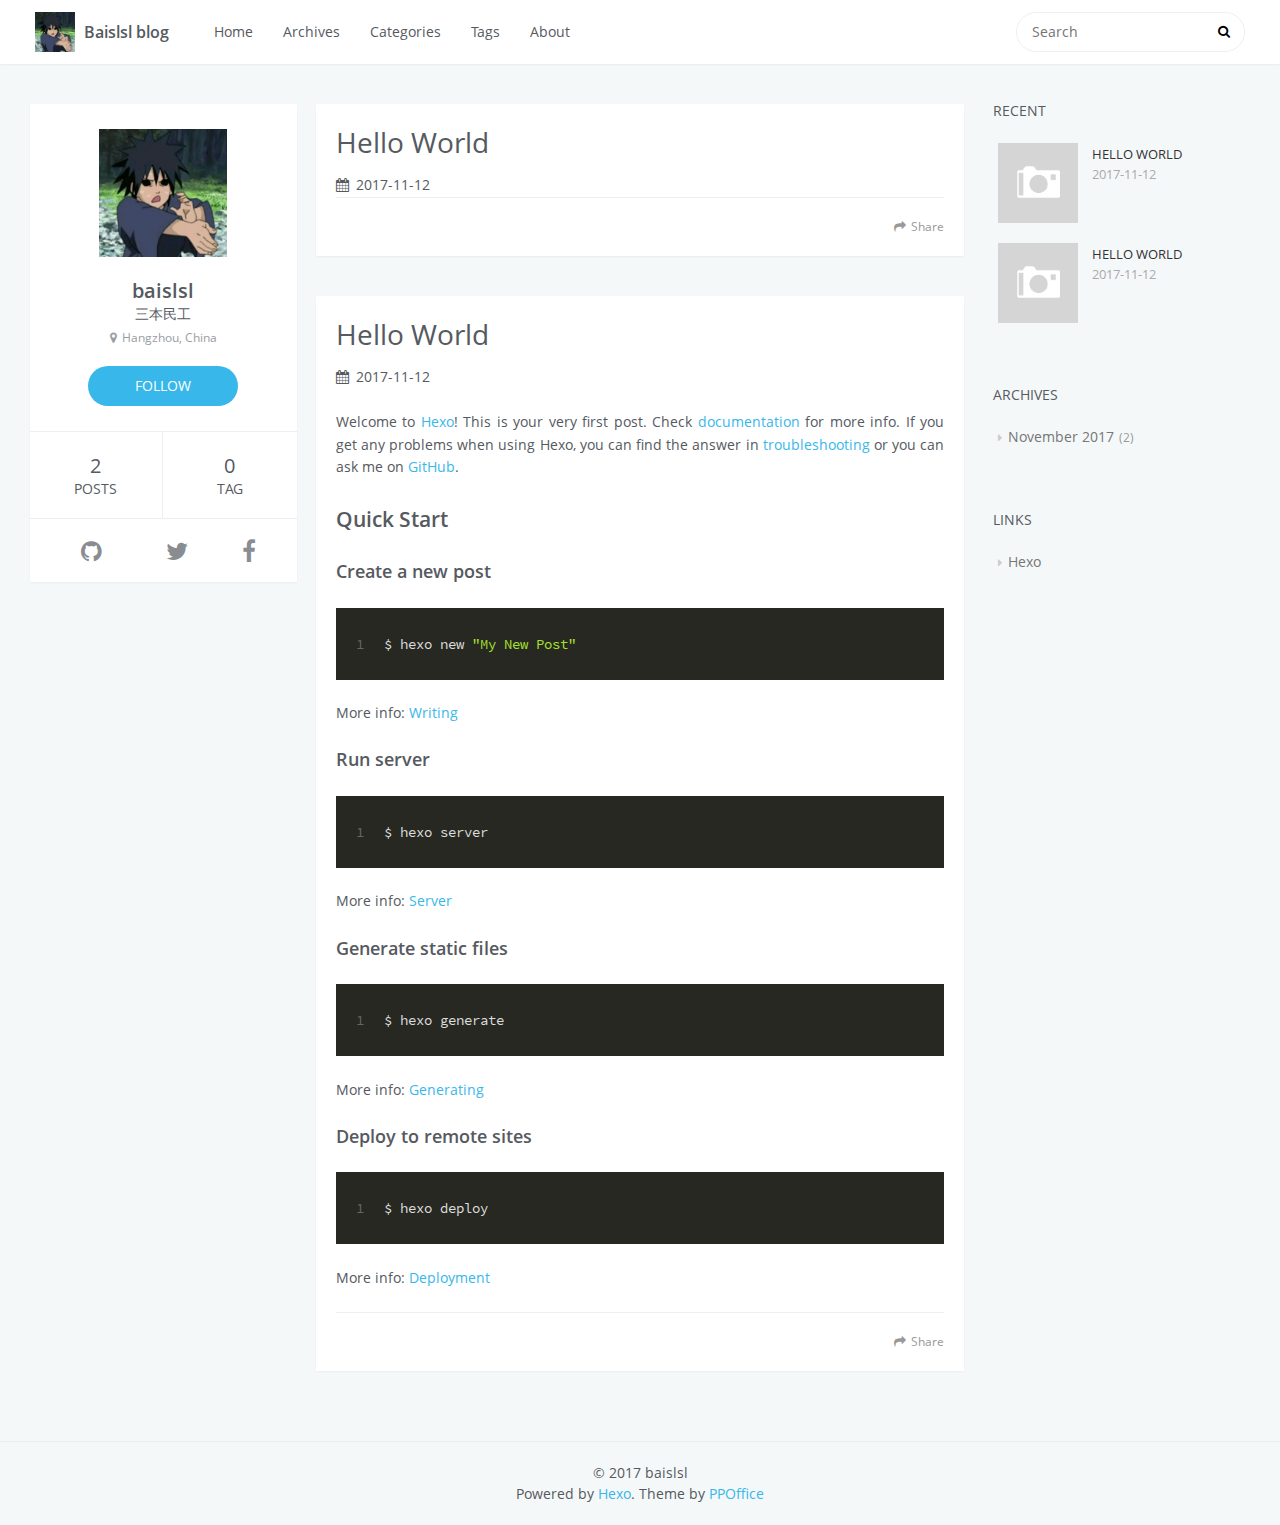
==== commit 4efab10e: "更新主题" ====
--- a/index.html
+++ b/index.html
@@ -14,9 +14,9 @@
     
 
     
-        <link rel="alternate" href="/" title="Baislsl blog" type="application/atom+xml" />
-    
-
+
+    
+        <link rel="icon" href="/images/baislsl.jpg" />
     
 
     <link rel="stylesheet" href="/libs/font-awesome/css/font-awesome.min.css">
@@ -30,6 +30,8 @@
     
         <link rel="stylesheet" href="/libs/lightgallery/css/lightgallery.min.css">
     
+    
+        <link rel="stylesheet" href="/libs/justified-gallery/justifiedGallery.min.css">
     
     
     
@@ -65,7 +67,7 @@
                 <nav id="sub-nav">
                     <div class="profile" id="profile-nav">
                         <a id="profile-anchor" href="javascript:;">
-                            <img class="avatar" src="/css/images/avatar.png" />
+                            <img class="avatar" src="/css/images/baislsl.jpg" />
                             <i class="fa fa-caret-down"></i>
                         </a>
                     </div>
@@ -74,7 +76,7 @@
             <div id="search-form-wrap">
 
     <form class="search-form">
-        <input type="text" class="ins-search-input search-form-input" placeholder="Buscar" />
+        <input type="text" class="ins-search-input search-form-input" placeholder="Search" />
         <button type="submit" class="search-form-submit"></button>
     </form>
     <div class="ins-search">
@@ -93,10 +95,10 @@
 (function (window) {
     var INSIGHT_CONFIG = {
         TRANSLATION: {
-            POSTS: 'Entradas',
+            POSTS: 'Posts',
             PAGES: 'Pages',
-            CATEGORIES: 'Categorias',
-            TAGS: 'Etiquetas',
+            CATEGORIES: 'Categories',
+            TAGS: 'Tags',
             UNTITLED: '(Untitled)',
         },
         ROOT_URL: '/',
@@ -127,7 +129,7 @@
                 <td>
                     
     <div class="search-form">
-        <input type="text" class="ins-search-input search-form-input" placeholder="Buscar" />
+        <input type="text" class="ins-search-input search-form-input" placeholder="Search" />
     </div>
 
                 </td>
@@ -143,20 +145,20 @@
 <aside id="profile">
     <div class="inner profile-inner">
         <div class="base-info profile-block">
-            <img id="avatar" src="/css/images/avatar.png" />
-            <h2 id="name">PPOffice</h2>
-            <h3 id="title">Web Developer &amp; Designer</h3>
-            <span id="location"><i class="fa fa-map-marker"></i>Harbin, China</span>
-            <a id="follow" target="_blank" href="https://github.com/ppoffice/">SEGUIR</a>
+            <img id="avatar" src="/css/images/baislsl.jpg" />
+            <h2 id="name">baislsl</h2>
+            <h3 id="title">三本民工</h3>
+            <span id="location"><i class="fa fa-map-marker"></i>Hangzhou, China</span>
+            <a id="follow" target="_blank" href="https://github.com/baislsl/">FOLLOW</a>
         </div>
         <div class="article-info profile-block">
             <div class="article-info-block">
                 2
-                <span>Entradas</span>
+                <span>posts</span>
             </div>
             <div class="article-info-block">
                 0
-                <span>Etiqueta</span>
+                <span>tag</span>
             </div>
         </div>
         
@@ -166,13 +168,13 @@
                     
                     
                     <td>
-                        <a href="http://github.com/ppoffice/hexo-theme-icarus" target="_blank" title="github" class=tooltip>
+                        <a href="http://github.com/baislsl" target="_blank" title="github" class=tooltip>
                             <i class="fa fa-github"></i>
                         </a>
                     </td>
                     
                     <td>
-                        <a href="/" target="_blank" title="twitter" class=tooltip>
+                        <a href="https://twitter.com" target="_blank" title="twitter" class=tooltip>
                             <i class="fa fa-twitter"></i>
                         </a>
                     </td>
@@ -183,18 +185,6 @@
                         </a>
                     </td>
                     
-                    <td>
-                        <a href="/" target="_blank" title="dribbble" class=tooltip>
-                            <i class="fa fa-dribbble"></i>
-                        </a>
-                    </td>
-                    
-                    <td>
-                        <a href="/" target="_blank" title="rss" class=tooltip>
-                            <i class="fa fa-rss"></i>
-                        </a>
-                    </td>
-                    
                 </tr>
             </table>
         </div>
@@ -247,7 +237,7 @@
 
 </div>
 
-    <a data-url="http://baislsl.github.io/2017/11/12/baislsl/" data-id="cj9wsgdka0000qqlxavo5v2x2" class="article-share-link"><i class="fa fa-share"></i>Compartir</a>
+    <a data-url="http://baislsl.github.io/2017/11/12/baislsl/" data-id="cj9wu09pp0000delx58ho6frb" class="article-share-link"><i class="fa fa-share"></i>Share</a>
 <script>
     (function ($) {
         // Prevent duplicate binding
@@ -315,8 +305,6 @@
 
             
     
-        <a href="http://baislsl.github.io/2017/11/12/baislsl/#comments" class="article-comment-link disqus-comment-count" data-disqus-url="http://baislsl.github.io/2017/11/12/baislsl/">Comentarios</a>
-    
 
         </footer>
     </div>
@@ -377,7 +365,7 @@
 
 </div>
 
-    <a data-url="http://baislsl.github.io/2017/11/12/hello-world/" data-id="cj9wsgdkh0001qqlxf3vgh5zh" class="article-share-link"><i class="fa fa-share"></i>Compartir</a>
+    <a data-url="http://baislsl.github.io/2017/11/12/hello-world/" data-id="cj9wu09px0001delx4gqx6wjn" class="article-share-link"><i class="fa fa-share"></i>Share</a>
 <script>
     (function ($) {
         // Prevent duplicate binding
@@ -445,8 +433,6 @@
 
             
     
-        <a href="http://baislsl.github.io/2017/11/12/hello-world/#comments" class="article-comment-link disqus-comment-count" data-disqus-url="http://baislsl.github.io/2017/11/12/hello-world/">Comentarios</a>
-    
 
         </footer>
     </div>
@@ -461,7 +447,7 @@
    
         
     <div class="widget-wrap">
-        <h3 class="widget-title">Recientes</h3>
+        <h3 class="widget-title">recent</h3>
         <div class="widget">
             <ul id="recent-post" class="">
                 
@@ -512,7 +498,7 @@
     
         
     <div class="widget-wrap">
-        <h3 class="widget-title">Archivos</h3>
+        <h3 class="widget-title">archives</h3>
         <div class="widget">
             <ul class="archive-list"><li class="archive-list-item"><a class="archive-list-link" href="/archives/2017/11/">November 2017</a><span class="archive-list-count">2</span></li></ul>
         </div>
@@ -525,7 +511,7 @@
     
         
     <div class="widget-wrap widget-list">
-        <h3 class="widget-title">Links</h3>
+        <h3 class="widget-title">links</h3>
         <div class="widget">
             <ul>
                 
@@ -553,21 +539,6 @@
     </div>
 </footer>
         
-    
-    <script>
-    var disqus_config = function () {
-        
-        this.page.identifier = '';
-    };
-    (function() { 
-        var d = document, s = d.createElement('script');  
-        s.src = '//' + 'hexo-theme-icarus' + '.disqus.com/count.js';
-        s.setAttribute('data-timestamp', +new Date());
-        (d.head || d.body).appendChild(s);
-    })();
-</script>
-
-
 
 
     
@@ -582,6 +553,8 @@
         <script src="/libs/lightgallery/js/lg-video.min.js"></script>
     
     
+        <script src="/libs/justified-gallery/jquery.justifiedGallery.min.js"></script>
+    
     
 
 
--- a/css/style.css
+++ b/css/style.css
@@ -0,0 +1,2184 @@
+body {
+  width: 100%;
+}
+body:before,
+body:after {
+  content: "";
+  display: table;
+}
+body:after {
+  clear: both;
+}
+html,
+body,
+div,
+span,
+applet,
+object,
+iframe,
+h1,
+h2,
+h3,
+h4,
+h5,
+h6,
+p,
+blockquote,
+pre,
+a,
+abbr,
+acronym,
+address,
+big,
+cite,
+code,
+del,
+dfn,
+em,
+img,
+ins,
+kbd,
+q,
+s,
+samp,
+small,
+strike,
+strong,
+sub,
+sup,
+tt,
+var,
+dl,
+dt,
+dd,
+ol,
+ul,
+li,
+fieldset,
+form,
+label,
+legend,
+table,
+caption,
+tbody,
+tfoot,
+thead,
+tr,
+th,
+td {
+  margin: 0;
+  padding: 0;
+  border: 0;
+  outline: 0;
+  font-weight: inherit;
+  font-style: inherit;
+  font-family: inherit;
+  font-size: 100%;
+  vertical-align: baseline;
+}
+body {
+  line-height: 1;
+  color: #000;
+  background: #fff;
+}
+ol,
+ul {
+  list-style: none;
+}
+table {
+  border-collapse: separate;
+  border-spacing: 0;
+  vertical-align: middle;
+}
+caption,
+th,
+td {
+  text-align: left;
+  font-weight: normal;
+  vertical-align: middle;
+}
+a img {
+  border: none;
+}
+input,
+button {
+  margin: 0;
+  padding: 0;
+}
+input::-moz-focus-inner,
+button::-moz-focus-inner {
+  border: 0;
+  padding: 0;
+}
+html,
+body,
+#container {
+  height: 100%;
+}
+body {
+  color: #565a5f;
+  background: #f5f8f9;
+  font: 14px "open sans", "Helvetica Neue", "Microsoft Yahei", Helvetica, Arial, sans-serif;
+  -webkit-text-size-adjust: 100%;
+}
+a {
+  color: #38b7ea;
+  text-decoration: none;
+}
+a:visited {
+  color: #38b7ea;
+}
+code {
+  margin: 0 2px;
+  color: #e96900;
+  padding: 3px 5px;
+  font-size: 0.9em;
+  border-radius: 2px;
+  font-family: "Source Code Pro", Consolas, Monaco, Menlo, Consolas, monospace;
+  background-color: #f8f8f8;
+}
+.outer {
+  max-width: 1320px;
+  margin: 0 auto;
+  padding: 0 20px;
+}
+.outer:before,
+.outer:after {
+  content: "";
+  display: table;
+}
+.outer:after {
+  clear: both;
+}
+@media screen and (max-width: 559px) {
+  .outer {
+    padding: 0;
+  }
+}
+.left,
+.alignleft {
+  float: left;
+}
+.right,
+.alignright {
+  float: right;
+}
+.clear {
+  clear: both;
+}
+.logo {
+  width: 40px;
+  height: 40px;
+  background-repeat: no-repeat;
+  background-image: url("images/baislsl.jpg");
+  -webkit-background-size: 40px 40px;
+  -moz-background-size: 40px 40px;
+  background-size: 40px 40px;
+}
+#container {
+  position: relative;
+}
+#container > .outer {
+  margin-bottom: 30px;
+}
+@media screen and (min-width: 1200px) {
+  #main {
+    display: inline;
+    float: left;
+    width: 52.307692307692314%;
+    margin: 0 0.769230769230769%;
+  }
+}
+@media screen and (min-width: 800px) and (max-width: 1199px) {
+  #main {
+    display: inline;
+    float: left;
+    width: 67.6923076923077%;
+    margin: 0 0.769230769230769%;
+  }
+}
+@media screen and (min-width: 560px) and (max-width: 799px) {
+  #main {
+    width: 100%;
+  }
+}
+@media screen and (max-width: 559px) {
+  #main {
+    width: 100%;
+  }
+}
+.archive-article-header a,
+.layout-wrap-inner.tag-cloud a,
+.timeline-row .content h1 a,
+.archive-article-header a:visited,
+.layout-wrap-inner.tag-cloud a:visited,
+.timeline-row .content h1 a:visited {
+  color: #565a5f;
+  -webkit-transition: 0.2s ease;
+  -moz-transition: 0.2s ease;
+  -ms-transition: 0.2s ease;
+  transition: 0.2s ease;
+}
+.archive-article-header a:hover,
+.layout-wrap-inner.tag-cloud a:hover,
+.timeline-row .content h1 a:hover,
+.archive-article-header a:visited:hover,
+.layout-wrap-inner.tag-cloud a:visited:hover,
+.timeline-row .content h1 a:visited:hover {
+  color: #38b7ea;
+}
+.article-meta,
+.archive-year,
+.widget-title {
+  line-height: 1em;
+  text-decoration: none;
+  text-transform: uppercase;
+}
+#header,
+#profile .inner,
+.article-inner,
+#comments,
+.archive-article,
+.timeline-row .content,
+#toTop {
+  background: #fff;
+  -webkit-box-shadow: 0 1px 2px rgba(0,0,0,0.05);
+  box-shadow: 0 1px 2px rgba(0,0,0,0.05);
+}
+.article-entry h1,
+.widget h1 {
+  font-size: 2em;
+}
+.article-entry h2,
+.widget h2 {
+  font-size: 1.5em;
+}
+.article-entry h3,
+.widget h3 {
+  font-size: 1.3em;
+}
+.article-entry h4,
+.widget h4 {
+  font-size: 1.2em;
+}
+.article-entry h5,
+.widget h5 {
+  font-size: 1em;
+}
+.article-entry h6,
+.widget h6 {
+  font-size: 1em;
+  color: #999;
+}
+.article-entry hr,
+.widget hr {
+  border: 1px dashed #eceff2;
+}
+.article-entry strong,
+.widget strong {
+  font-weight: bold;
+}
+.article-entry em,
+.widget em,
+.article-entry cite,
+.widget cite {
+  font-style: italic;
+}
+.article-entry sup,
+.widget sup,
+.article-entry sub,
+.widget sub {
+  font-size: 0.75em;
+  line-height: 0;
+  position: relative;
+  vertical-align: baseline;
+}
+.article-entry sup,
+.widget sup {
+  top: -0.5em;
+}
+.article-entry sub,
+.widget sub {
+  bottom: -0.2em;
+}
+.article-entry small,
+.widget small {
+  font-size: 0.85em;
+}
+.article-entry acronym,
+.widget acronym,
+.article-entry abbr,
+.widget abbr {
+  border-bottom: 1px dotted;
+}
+.article-entry ul,
+.widget ul,
+.article-entry ol,
+.widget ol,
+.article-entry dl,
+.widget dl {
+  margin: 0 20px;
+  line-height: 1.6em;
+}
+.article-entry ul ul,
+.widget ul ul,
+.article-entry ol ul,
+.widget ol ul,
+.article-entry ul ol,
+.widget ul ol,
+.article-entry ol ol,
+.widget ol ol {
+  margin-top: 0;
+  margin-bottom: 0;
+}
+.article-entry ul,
+.widget ul {
+  list-style: disc;
+}
+.article-entry ol,
+.widget ol {
+  list-style: decimal;
+}
+.article-entry dt,
+.widget dt {
+  font-weight: bold;
+}
+#header {
+  background: #fff;
+  position: relative;
+}
+#header a,
+#header a:visited {
+  white-space: nowrap;
+  -webkit-transition: 0.2s ease;
+  -moz-transition: 0.2s ease;
+  -ms-transition: 0.2s ease;
+  transition: 0.2s ease;
+  color: #565a5f;
+}
+#header a:hover {
+  color: #38b7ea;
+}
+.header-inner #logo,
+#main-nav,
+#sub-nav,
+#search-form-wrap {
+  height: 40px;
+  line-height: 40px;
+  padding: 12px 15px;
+}
+.header-inner #logo,
+#main-nav {
+  float: left;
+}
+#sub-nav,
+#search-form-wrap {
+  float: right;
+}
+.header-inner {
+  height: 100%;
+  position: relative;
+}
+.header-inner #logo {
+  display: inline-block;
+}
+.header-inner #logo .logo {
+  margin-right: 5px;
+  display: inline-block;
+}
+.header-inner #logo .site-title {
+  font-size: 16px;
+  display: inline-block;
+  vertical-align: top;
+  font-weight: 600;
+}
+#header-title {
+  text-align: center;
+  height: 40px;
+  position: absolute;
+  top: 50%;
+  left: 0;
+  margin-top: -20px;
+}
+.header-sub {
+  border-top: 1px solid #eceff2;
+}
+.header-sub ul {
+  margin: 0 15px;
+}
+.header-sub ul:before,
+.header-sub ul:after {
+  content: "";
+  display: table;
+}
+.header-sub ul:after {
+  clear: both;
+}
+.header-sub ul li {
+  float: left;
+  margin: 0 10px;
+}
+.header-sub ul li a {
+  display: inline-block;
+  line-height: 48px;
+}
+.header-sub .main-nav-link {
+  display: inline-block;
+  line-height: 48px;
+}
+@media screen and (min-width: 560px) and (max-width: 799px) {
+  #header-sub {
+    display: none;
+  }
+}
+@media screen and (max-width: 559px) {
+  #header-sub {
+    display: none;
+  }
+}
+@media screen and (min-width: 560px) and (max-width: 799px) {
+  #main-nav {
+    display: none;
+  }
+}
+@media screen and (max-width: 559px) {
+  #main-nav {
+    display: none;
+  }
+}
+@media screen and (min-width: 800px) and (max-width: 1199px) {
+  #main-nav-mobile {
+    display: none;
+  }
+}
+@media screen and (min-width: 1200px) {
+  #main-nav-mobile {
+    display: none;
+  }
+}
+.nav-icon,
+.main-nav-link {
+  float: left;
+  display: block;
+  padding: 0 15px;
+}
+.nav-icon {
+  text-align: center;
+  font-size: 14px;
+  width: 14px;
+  height: 14px;
+  position: relative;
+  cursor: pointer;
+  height: 40px !important;
+  line-height: 40px !important;
+}
+.main-nav-link {
+  font-weight: 300;
+}
+@media screen and (min-width: 1200px) {
+  #sub-nav {
+    display: none;
+  }
+}
+#sub-nav #profile-nav #profile-anchor {
+  display: block;
+  height: 40px;
+  line-height: 40px;
+}
+#sub-nav #profile-nav #profile-anchor:before,
+#sub-nav #profile-nav #profile-anchor:after {
+  content: "";
+  display: table;
+}
+#sub-nav #profile-nav #profile-anchor:after {
+  clear: both;
+}
+#sub-nav #profile-nav .avatar,
+#sub-nav #profile-nav .fa {
+  float: left;
+}
+#sub-nav #profile-nav .avatar {
+  width: 40px;
+  height: 40px;
+  margin-right: 8px;
+}
+#sub-nav #profile-nav .fa {
+  line-height: 40px;
+}
+@media screen and (max-width: 559px) {
+  #search-form-wrap {
+    display: none;
+  }
+}
+#search-form-wrap .search-form {
+  position: relative;
+}
+#search-form-wrap .search-form .search-form-input {
+  width: 100%;
+  padding: 0 30px 0 15px;
+  line-height: 40px;
+  height: 40px !important;
+  border-radius: 21px;
+}
+#search-form-wrap .search-form .search-form-input::-webkit-search-results-decoration,
+#search-form-wrap .search-form .search-form-input::-webkit-search-cancel-button {
+  -webkit-appearance: none;
+}
+#search-form-wrap .search-form .search-form-submit {
+  top: 50%;
+  right: 15px;
+  border: none;
+  cursor: pointer;
+  margin-top: -7px;
+  background: none;
+  position: absolute;
+  font: 13px font-icon;
+  font-family: 'FontAwesome';
+}
+#search-form-wrap .search-form .search-form-submit:before {
+  content: '\f002';
+}
+#search-form-wrap .search-form .search-form-submit:hover,
+#search-form-wrap .search-form .search-form-submit:focus {
+  color: #777;
+}
+.search-form-input,
+.search-form-input.ins-search-input,
+.search-form-input.st-ui-search-input,
+.search-form-input.st-default-search-input {
+  -webkit-appearance: textarea;
+  -webkit-appearance: textarea;
+  -moz-appearance: textarea;
+  appearance: textarea;
+  padding: 0;
+  width: 200px;
+  -webkit-box-shadow: none;
+  box-shadow: none;
+  color: #565a5f;
+  -webkit-transition: 0.2s ease;
+  -moz-transition: 0.2s ease;
+  -ms-transition: 0.2s ease;
+  transition: 0.2s ease;
+  -webkit-box-sizing: border-box;
+  -moz-box-sizing: border-box;
+  box-sizing: border-box;
+  height: auto !important;
+  line-height: 1.6em;
+  outline: none !important;
+  background: none !important;
+  font: 14px "open sans", "Helvetica Neue", "Microsoft Yahei", Helvetica, Arial, sans-serif;
+  border: 1px solid #eceff2 !important;
+}
+.search-form-input:focus,
+.search-form-input.ins-search-input:focus,
+.search-form-input.st-ui-search-input:focus,
+.search-form-input.st-default-search-input:focus {
+  border-color: #38b7ea !important;
+}
+.search-form-input::-webkit-search-results-decoration,
+.search-form-input.ins-search-input::-webkit-search-results-decoration,
+.search-form-input.st-ui-search-input::-webkit-search-results-decoration,
+.search-form-input.st-default-search-input::-webkit-search-results-decoration,
+.search-form-input::-webkit-search-cancel-button,
+.search-form-input.ins-search-input::-webkit-search-cancel-button,
+.search-form-input.st-ui-search-input::-webkit-search-cancel-button,
+.search-form-input.st-default-search-input::-webkit-search-cancel-button {
+  -webkit-appearance: none;
+}
+#main-nav-mobile {
+  overflow-y: hidden;
+  overflow-x: auto;
+}
+#main-nav-mobile .menu {
+  margin: 0;
+  height: 48px;
+}
+#main-nav-mobile .menu:before,
+#main-nav-mobile .menu:after {
+  content: "";
+  display: table;
+}
+#main-nav-mobile .menu:after {
+  clear: both;
+}
+#main-nav-mobile .menu .search-form-input {
+  display: none;
+  padding: 0 10px;
+  margin-right: 15px;
+  height: 32px;
+  line-height: 32px;
+  border-radius: 16px;
+}
+@media screen and (max-width: 559px) {
+  #main-nav-mobile .menu .search-form-input {
+    display: block;
+  }
+}
+#main-nav-mobile .menu .search-form-input::-webkit-search-results-decoration,
+#main-nav-mobile .menu .search-form-input::-webkit-search-cancel-button {
+  -webkit-appearance: none;
+}
+.bio {
+  text-align: center;
+}
+#profile .inner .bio h2 {
+  font-size: 1.3em;
+  font-weight: bold;
+  margin-top: 15px;
+}
+#profile .inner .bio p {
+  margin: 5px 20px 10px 20px;
+  text-align: justify;
+  max-width: 300px;
+  line-height: 1.5em;
+}
+.profile-block {
+  padding: 15px 20px;
+  border-bottom: 1px solid #eceff2;
+}
+.profile-block:last-child {
+  border-bottom: none;
+}
+#profile {
+  display: inline;
+  float: left;
+  width: 21.53846153846154%;
+  margin: 0 0.769230769230769%;
+  display: none;
+}
+@media screen and (min-width: 1200px) {
+  #profile {
+    display: block;
+  }
+}
+#profile .inner {
+  margin-top: 40px;
+  background: #fff;
+}
+#profile .inner .base-info #avatar {
+  display: block;
+  margin: 10px auto 20px;
+  width: 128px;
+  height: 128px;
+}
+#profile .inner .base-info #name,
+#profile .inner .base-info #title,
+#profile .inner .base-info #location {
+  display: block;
+  text-align: center;
+}
+#profile .inner .base-info #name {
+  font-size: 20px;
+  font-weight: 600;
+}
+#profile .inner .base-info #location {
+  font-size: 12px;
+  margin-top: 5px;
+  color: #9a9ea3;
+}
+#profile .inner .base-info #location .fa {
+  margin-right: 5px;
+}
+#profile .inner .base-info #follow {
+  color: #fff;
+  width: 150px;
+  height: 40px;
+  display: block;
+  font-size: 14px;
+  line-height: 40px;
+  text-align: center;
+  margin: 20px auto 10px;
+  background: #38b7ea;
+  border-radius: 20px;
+  -webkit-transition: 0.2s ease;
+  -moz-transition: 0.2s ease;
+  -ms-transition: 0.2s ease;
+  transition: 0.2s ease;
+}
+#profile .inner .base-info #follow:hover {
+  background: #49c8fb;
+}
+#profile .inner .article-info {
+  padding: 0px;
+}
+#profile .inner .article-info:before,
+#profile .inner .article-info:after {
+  content: "";
+  display: table;
+}
+#profile .inner .article-info:after {
+  clear: both;
+}
+#profile .inner .article-info .article-info-block {
+  width: 50%;
+  float: left;
+  padding: 20px 15px;
+  text-align: center;
+  -webkit-box-sizing: border-box;
+  -moz-box-sizing: border-box;
+  box-sizing: border-box;
+  font-size: 20px;
+}
+#profile .inner .article-info .article-info-block span {
+  display: block;
+  font-size: 14px;
+  text-transform: uppercase;
+}
+#profile .inner .article-info .article-info-block:first-child {
+  border-right: 1px solid #eceff2;
+}
+#profile .inner .social-links > table {
+  width: 100%;
+}
+#profile .inner .social-links > table td {
+  text-align: center;
+  font-size: 24px;
+}
+#profile .inner .social-links > table td a {
+  position: relative;
+  -webkit-transition: 0.2s ease;
+  -moz-transition: 0.2s ease;
+  -ms-transition: 0.2s ease;
+  transition: 0.2s ease;
+  color: #898d92;
+}
+#profile .inner .social-links > table td a:hover {
+  color: #565a5f;
+}
+#profile .inner .social-links > table td a.tooltip:hover:after {
+  right: -50%;
+  top: -41px;
+  color: #fff;
+  background: #333;
+  font-size: 14px;
+  content: attr(title);
+  display: block;
+  padding: 5px 15px;
+  position: absolute;
+  white-space: nowrap;
+  border-radius: 2px;
+  text-transform: uppercase;
+  -webkit-box-shadow: 0 0 2px rgba(0,0,0,0.2);
+  box-shadow: 0 0 2px rgba(0,0,0,0.2);
+  z-index: 1;
+}
+#profile .inner .social-links > table td a.tooltip:hover:before {
+  top: -12px;
+  right: 8px;
+  border: solid;
+  border-color: #333 transparent;
+  border-width: 5px 5px 0 5px;
+  content: "";
+  display: block;
+  position: absolute;
+  z-index: 2;
+}
+#profile.card {
+  top: 50px;
+  right: 20px;
+  z-index: 999;
+  display: block;
+  min-width: 280px;
+  position: absolute;
+}
+#profile.card .profile-inner {
+  position: relative;
+  -webkit-box-shadow: 0 2px 5px rgba(0,0,0,0.2);
+  box-shadow: 0 2px 5px rgba(0,0,0,0.2);
+}
+#profile.card .profile-inner:before,
+#profile.card .profile-inner:after {
+  z-index: 1;
+  content: '';
+  top: -20px;
+  right: 10px;
+  position: absolute;
+  border-width: 10px;
+  border-style: solid;
+  border-color: transparent transparent #fff transparent;
+}
+#profile.card .profile-inner:after {
+  z-index: 0;
+  border-color: transparent transparent #dbdee1 transparent;
+}
+.article {
+  margin: 40px 0;
+}
+.article-inner {
+  overflow: hidden;
+}
+.article-banner {
+  width: 100%;
+  height: auto;
+}
+.article-header {
+  padding: 20px 20px 0;
+}
+.article-header .article-title {
+  display: block;
+  margin-bottom: 14px;
+}
+.article-title {
+  font-size: 2em;
+  color: #565a5f;
+  text-decoration: none;
+  line-height: 1.3em;
+}
+a.article-title:visited {
+  color: #565a5f;
+}
+a.article-title:hover {
+  color: #38b7ea;
+}
+@media screen and (max-width: 559px) {
+  .article-title {
+    font-size: 1.6em;
+  }
+}
+@media screen and (min-width: 560px) and (max-width: 799px) {
+  .article-title {
+    font-size: 1.6em;
+  }
+}
+.article-meta {
+  line-height: 1.6em;
+}
+.article-meta:before,
+.article-meta:after {
+  content: "";
+  display: table;
+}
+.article-meta:after {
+  clear: both;
+}
+.article-meta > div {
+  float: left;
+  margin-right: 10px;
+}
+.article-meta > div .fa {
+  margin-right: 3px;
+}
+.article-meta a {
+  color: #565a5f;
+}
+.article-meta a:hover {
+  color: #38b7ea;
+}
+.article-category .fa-angle-right {
+  margin: 0 5px;
+}
+.article-tag .tag-link:before {
+  content: "#";
+}
+.article-entry {
+  color: #565a5f;
+  padding: 0 20px;
+  line-height: 1.6em;
+}
+.article-entry:before,
+.article-entry:after {
+  content: "";
+  display: table;
+}
+.article-entry:after {
+  clear: both;
+}
+.article-entry p {
+  text-align: justify;
+}
+.article-entry p,
+.article-entry table {
+  line-height: 1.6em;
+  margin: 1.6em 0;
+}
+.article-entry h1,
+.article-entry h2,
+.article-entry h3,
+.article-entry h4,
+.article-entry h5,
+.article-entry h6 {
+  font-weight: bold;
+}
+.article-entry h1,
+.article-entry h2,
+.article-entry h3,
+.article-entry h4,
+.article-entry h5,
+.article-entry h6 {
+  line-height: 1.3em;
+  margin: 1.3em 0;
+}
+.article-entry a {
+  color: #38b7ea;
+  text-decoration: none;
+}
+.article-entry a:hover {
+  text-decoration: underline;
+}
+.article-entry ul,
+.article-entry ol,
+.article-entry dl {
+  margin-top: 1.6em;
+  margin-bottom: 1.6em;
+}
+.article-entry img,
+.article-entry video {
+  max-width: 100%;
+  height: auto;
+  display: block;
+  margin: auto;
+}
+.article-entry iframe {
+  border: none;
+}
+.article-entry table {
+  width: 100%;
+  border-collapse: collapse;
+  border-spacing: 0;
+}
+.article-entry th {
+  font-weight: bold;
+  border-bottom: 3px solid #eceff2;
+  padding-bottom: 0.5em;
+}
+.article-entry td {
+  border-bottom: 1px solid #eceff2;
+  padding: 10px 0;
+}
+.article-entry blockquote {
+  position: static;
+  font-family: Georgia, "Times New Roman", "Microsoft Yahei", serif;
+  font-size: 1.1em;
+  margin: 0 -20px;
+  padding: 10px 20px 10px 54px;
+  background: #fcfcfc;
+  border-left: 4px solid #eee;
+}
+.article-entry blockquote:before {
+  top: 20px;
+  left: 10px;
+  content: "\f10d";
+  color: #e2e2e2;
+  font-size: 32px;
+  font-family: FontAwesome;
+  text-align: center;
+  position: static;
+}
+.article-entry blockquote footer {
+  font-size: 14px;
+  margin: 1.6em 0;
+  font-family: "open sans", "Helvetica Neue", "Microsoft Yahei", Helvetica, Arial, sans-serif;
+}
+.article-entry blockquote footer cite:before {
+  content: "—";
+  padding: 0 0.5em;
+}
+.article-entry .pullquote {
+  text-align: left;
+  width: 45%;
+  margin: 0;
+}
+.article-entry .pullquote.left {
+  margin-left: 0.5em;
+  margin-right: 1em;
+}
+.article-entry .pullquote.right {
+  margin-right: 0.5em;
+  margin-left: 1em;
+}
+.article-entry .caption {
+  color: #999;
+  display: block;
+  font-size: 0.9em;
+  margin-top: 0.5em;
+  position: relative;
+  text-align: center;
+}
+.article-entry .video-container {
+  position: relative;
+  padding-top: 56.25%;
+  height: 0;
+  overflow: hidden;
+}
+.article-entry .video-container iframe,
+.article-entry .video-container object,
+.article-entry .video-container embed {
+  position: absolute;
+  top: 0;
+  left: 0;
+  width: 100%;
+  height: 100%;
+  margin-top: 0;
+}
+.article-more-link a {
+  display: inline-block;
+  line-height: 1em;
+  padding: 6px 15px;
+  border-radius: 15px;
+  background: #f5f8f9;
+  color: #999;
+  text-shadow: 0 1px #fff;
+  text-decoration: none;
+}
+.article-more-link a:hover {
+  background: #38b7ea;
+  color: #fff;
+  text-decoration: none;
+  text-shadow: 0 1px #169cd2;
+}
+.article-footer {
+  font-size: 0.85em;
+  line-height: 1.6em;
+  border-top: 1px solid #eceff2;
+  padding-top: 1.6em;
+  margin: 0 20px 20px;
+}
+.article-footer:before,
+.article-footer:after {
+  content: "";
+  display: table;
+}
+.article-footer:after {
+  clear: both;
+}
+.article-footer a {
+  color: #999;
+  text-decoration: none;
+}
+.article-footer a:hover {
+  color: #565a5f;
+}
+.article-comment-link {
+  float: right;
+}
+.article-comment-link:before {
+  content: "\f075";
+  font-family: FontAwesome;
+  padding-right: 5px;
+}
+.share-container {
+  float: left;
+}
+.article-share-link {
+  float: right;
+  cursor: pointer;
+  margin-left: 20px;
+}
+.article-share-link .fa-share {
+  margin-right: 5px;
+}
+#article-nav {
+  position: relative;
+}
+#article-nav:before,
+#article-nav:after {
+  content: "";
+  display: table;
+}
+#article-nav:after {
+  clear: both;
+}
+@media screen and (min-width: 1200px) {
+  #article-nav {
+    margin: 40px 0;
+  }
+  #article-nav:before {
+    width: 8px;
+    height: 8px;
+    position: absolute;
+    top: 50%;
+    left: 50%;
+    margin-top: -4px;
+    margin-left: -4px;
+    content: "";
+    border-radius: 50%;
+    background: #787c81;
+  }
+}
+.article-nav-link-wrap {
+  text-decoration: none;
+  color: #999;
+  -webkit-box-sizing: border-box;
+  -moz-box-sizing: border-box;
+  box-sizing: border-box;
+  margin-top: 40px;
+  text-align: center;
+  display: block;
+}
+.article-nav-link-wrap:hover {
+  color: #565a5f;
+}
+@media screen and (min-width: 1200px) {
+  .article-nav-link-wrap {
+    width: 50%;
+    margin-top: 0;
+  }
+}
+@media screen and (min-width: 1200px) {
+  #article-nav-newer {
+    float: left;
+    text-align: right;
+    padding-right: 20px;
+  }
+}
+@media screen and (min-width: 1200px) {
+  #article-nav-older {
+    float: right;
+    text-align: left;
+    padding-left: 20px;
+  }
+}
+.article-nav-caption {
+  letter-spacing: 2px;
+  line-height: 1em;
+  font-weight: bold;
+  color: #565a5f;
+  text-transform: uppercase;
+}
+#article-nav-newer .article-nav-caption {
+  margin-right: -2px;
+}
+.article-nav-title {
+  font-size: 0.85em;
+  margin-top: 0.5em;
+  color: #565a5f;
+  line-height: 1.6em;
+}
+.article-share-box {
+  position: absolute;
+  display: none;
+  background: #fff;
+  -webkit-box-shadow: 0px 2px 2px rgba(0,0,0,0.1);
+  box-shadow: 0px 2px 2px rgba(0,0,0,0.1);
+  border-radius: 3px;
+  margin-left: -145px;
+  overflow: hidden;
+  z-index: 1;
+}
+.article-share-box.on {
+  display: block;
+}
+.article-share-input {
+  width: 100%;
+  background: none;
+  -webkit-box-sizing: border-box;
+  -moz-box-sizing: border-box;
+  box-sizing: border-box;
+  font: 14px "open sans", "Helvetica Neue", "Microsoft Yahei", Helvetica, Arial, sans-serif;
+  padding: 0 10px;
+  color: #565a5f;
+  outline: none;
+  border: 1px solid #eceff2;
+  border-radius: 3px 3px 0 0;
+  height: 36px;
+  line-height: 36px;
+}
+.article-share-links {
+  background: #f5f8f9;
+}
+.article-share-links:before,
+.article-share-links:after {
+  content: "";
+  display: table;
+}
+.article-share-links:after {
+  clear: both;
+}
+.article-share-twitter,
+.article-share-facebook,
+.article-share-pinterest,
+.article-share-google {
+  width: 50px;
+  height: 36px;
+  display: block;
+  float: left;
+  position: relative;
+  color: #999;
+  text-shadow: 0 1px #fff;
+}
+.article-share-twitter:before,
+.article-share-facebook:before,
+.article-share-pinterest:before,
+.article-share-google:before {
+  font-size: 20px;
+  width: 20px;
+  height: 20px;
+  position: absolute;
+  top: 50%;
+  left: 50%;
+  margin-top: -10px;
+  margin-left: -10px;
+  text-align: center;
+}
+.article-share-twitter:hover,
+.article-share-facebook:hover,
+.article-share-pinterest:hover,
+.article-share-google:hover {
+  color: #fff;
+}
+.article-share-twitter:hover {
+  background: #00aced;
+  text-shadow: 0 1px #008abe;
+}
+.article-share-facebook:hover {
+  background: #3b5998;
+  text-shadow: 0 1px #2f477a;
+}
+.article-share-pinterest:hover {
+  background: #cb2027;
+  text-shadow: 0 1px #a21a1f;
+}
+.article-share-google:hover {
+  background: #dd4b39;
+  text-shadow: 0 1px #be3221;
+}
+.article-gallery {
+  overflow: hidden;
+  background: #000;
+  position: relative;
+  text-align: center;
+  margin: 1.6em 0;
+}
+.article-gallery .gallery-item {
+  display: none;
+  max-width: 100%;
+}
+.article-gallery .gallery-item:before,
+.article-gallery .gallery-item:after {
+  top: 50%;
+  width: 40px;
+  height: 36px;
+  font-size: 36px;
+  line-height: 36px;
+  margin-top: -18px;
+  position: absolute;
+  font-family: FontAwesome;
+  color: rgba(255,255,255,0.5);
+}
+.article-gallery .gallery-item:hover:before,
+.article-gallery .gallery-item:hover:after {
+  color: rgba(255,255,255,0.8);
+}
+.article-gallery .gallery-item:before {
+  left: 0;
+  content: "\f104";
+}
+.article-gallery .gallery-item:after {
+  right: 0;
+  content: "\f105";
+}
+.article-gallery .gallery-item:first-child {
+  display: block;
+}
+.article-gallery .gallery-item img {
+  display: block;
+  max-width: 100%;
+  margin: 0 auto;
+}
+.toc-article {
+  background: #f9f9f9;
+  margin: 2em 0 0 0.2em;
+  padding: 1em;
+  border-radius: 0px;
+}
+.toc-article .toc-title {
+  font-size: 120%;
+}
+.toc-article strong {
+  padding: 0.3em 1;
+}
+ol.toc {
+  width: 100%;
+  margin: 1em 2em 0 0;
+}
+#toc {
+  line-height: 1em;
+  font-size: 0.8em;
+  float: right;
+}
+#toc .toc {
+  padding: 0;
+}
+#toc .toc li {
+  list-style-type: none;
+}
+#toc .toc-child {
+  padding-left: 0em;
+}
+#toc.toc-aside {
+  display: none;
+  width: 13%;
+  position: fixed;
+  right: 2%;
+  top: 320px;
+  overflow: hidden;
+  line-height: 1.5em;
+  font-size: 1em;
+  color: color-heading;
+  opacity: 0.6;
+  -webkit-transition: opacity 1s ease-out;
+  -moz-transition: opacity 1s ease-out;
+  -ms-transition: opacity 1s ease-out;
+  transition: opacity 1s ease-out;
+}
+#toc.toc-aside strong {
+  padding: 0.3em 0;
+  color: color-font;
+}
+#toc.toc-aside:hover {
+  -webkit-transition: opacity 0.3s ease-out;
+  -moz-transition: opacity 0.3s ease-out;
+  -ms-transition: opacity 0.3s ease-out;
+  transition: opacity 0.3s ease-out;
+  opacity: 1;
+}
+#toc.toc-aside a {
+  -webkit-transition: color 1s ease-out;
+  -moz-transition: color 1s ease-out;
+  -ms-transition: color 1s ease-out;
+  transition: color 1s ease-out;
+}
+#toc.toc-aside a:hover {
+  color: color-theme;
+  -webkit-transition: color 0.3s ease-out;
+  -moz-transition: color 0.3s ease-out;
+  -ms-transition: color 0.3s ease-out;
+  transition: color 0.3s ease-out;
+}
+.article.rtl .article-title,
+.article.rtl .article-entry p {
+  direction: rtl;
+}
+.article.rtl .article-meta > div {
+  float: right;
+  margin-left: 10px;
+  margin-right: 0;
+}
+.lg-outer .lg-thumb-item {
+  border-radius: 0 !important;
+}
+#comments {
+  padding: 20px;
+  margin: 40px 0;
+}
+#comments a {
+  color: #38b7ea;
+}
+.archives:before,
+.archives:after {
+  content: "";
+  display: table;
+}
+.archives:after {
+  clear: both;
+}
+.archives .article:first-child {
+  margin: 20px 0;
+}
+.archive-year-wrap,
+.archive-category-wrap,
+.archive-tag-wrap,
+.layout-title {
+  font-size: 1.4em;
+  margin: 40px 0 20px 0;
+}
+@media screen and (max-width: 559px) {
+  .archive-year-wrap,
+  .archive-category-wrap,
+  .archive-tag-wrap,
+  .layout-title {
+    padding: 0 15px;
+    font-size: 1.2em;
+  }
+}
+.archive-year-wrap .fa,
+.archive-category-wrap .fa,
+.archive-tag-wrap .fa,
+.layout-title .fa {
+  margin-right: 3px;
+}
+.archive-year-wrap .archive-year,
+.archive-category-wrap .archive-year,
+.archive-tag-wrap .archive-year,
+.layout-title .archive-year {
+  color: #565a5f;
+}
+.archive-year-wrap .archive-year:hover,
+.archive-category-wrap .archive-year:hover,
+.archive-tag-wrap .archive-year:hover,
+.layout-title .archive-year:hover {
+  color: #38b7ea;
+}
+@media screen and (max-width: 559px) {
+  .layout-wrap-inner {
+    padding: 0 15px;
+  }
+}
+.archive-article {
+  -webkit-column-break-inside: avoid;
+  page-break-inside: avoid;
+  overflow: hidden;
+  break-inside: avoid-column;
+  padding: 0;
+  margin-bottom: 15px;
+}
+.archive-article:before,
+.archive-article:after {
+  content: "";
+  display: table;
+}
+.archive-article:after {
+  clear: both;
+}
+.archive-article.archive-type-summary {
+  padding: 15px;
+}
+.archive-article.archive-type-summary .article-entry {
+  padding: 0;
+}
+.archive-article.archive-type-summary .article-entry p {
+  margin: 12px 0;
+}
+.archive-article .archive-article-content,
+.archive-article .archive-article-thumbnail {
+  display: table-cell;
+  vertical-align: top;
+}
+@media screen and (max-width: 559px) {
+  .archive-article .archive-article-content,
+  .archive-article .archive-article-thumbnail {
+    display: block;
+  }
+}
+.archive-article .archive-article-thumbnail {
+  width: 160px;
+  padding-right: 15px;
+}
+@media screen and (max-width: 559px) {
+  .archive-article .archive-article-thumbnail {
+    width: 100%;
+    padding-bottom: 15px;
+  }
+}
+.archive-article .archive-article-thumbnail .thumbnail {
+  height: 0;
+  width: 100%;
+  padding-bottom: 56.25%;
+  display: block;
+  position: relative;
+  overflow: hidden;
+}
+.archive-article .archive-article-thumbnail .thumbnail span {
+  width: 100%;
+  height: 100%;
+  display: block;
+}
+.archive-article .archive-article-thumbnail .thumbnail .thumbnail-image {
+  position: absolute;
+  -webkit-background-size: cover;
+  -moz-background-size: cover;
+  background-size: cover;
+  background-position: center;
+}
+.archive-article .archive-article-thumbnail .thumbnail .thumbnail-none {
+  background-image: url("images/thumb-default-small.png");
+}
+.archive-article-title {
+  display: block;
+  font-size: 1.6em;
+  line-height: 1.4em;
+  margin-bottom: 12px;
+}
+@media screen and (max-width: 559px) {
+  .archive-article-title {
+    display: block;
+    font-size: 1.3em;
+  }
+}
+.archive-article-date {
+  display: block;
+  margin-top: 8px;
+}
+.layout-wrap-inner.list-categories ul {
+  margin-left: 15px;
+  list-style: none;
+}
+.layout-wrap-inner.list-categories ul li,
+.layout-wrap-inner.list-categories ul .category-list-child {
+  padding: 10px 0;
+  font-size: 14px;
+  border-bottom: 1px solid border-color;
+}
+.layout-wrap-inner.list-categories ul li a,
+.layout-wrap-inner.list-categories ul .category-list-child a {
+  color: #777;
+}
+.layout-wrap-inner.list-categories ul ul,
+.layout-wrap-inner.list-categories ul ol {
+  list-style: none;
+}
+.layout-wrap-inner.list-categories ul ul li,
+.layout-wrap-inner.list-categories ul ol li {
+  border: none;
+}
+.layout-wrap-inner.list-categories ul ul li:last-child,
+.layout-wrap-inner.list-categories ul ol li:last-child {
+  padding-bottom: 0px;
+}
+.layout-wrap-inner.list-categories li a:before {
+  color: #ccc;
+  content: "\f0da";
+  font-size: 12px;
+  margin-right: 6px;
+  font-family: FontAwesome;
+  -webkit-transition: 0.2s ease;
+  -moz-transition: 0.2s ease;
+  -ms-transition: 0.2s ease;
+  transition: 0.2s ease;
+}
+.layout-wrap-inner.list-categories li a:hover:before {
+  color: #333;
+}
+.layout-wrap-inner.tag-cloud a {
+  margin-right: 8px;
+}
+.layout-wrap-inner.tag-cloud a:before {
+  content: '#';
+}
+#page-nav {
+  margin: 40px auto;
+  text-align: center;
+  color: #999;
+  overflow: hidden;
+}
+#page-nav:before,
+#page-nav:after {
+  content: "";
+  display: table;
+}
+#page-nav:after {
+  clear: both;
+}
+#page-nav a,
+#page-nav span {
+  height: 32px;
+  padding: 0 10px;
+  line-height: 32px;
+  text-align: center;
+  display: inline-block;
+  border-radius: 2px;
+}
+#page-nav a {
+  color: #999;
+  text-decoration: none;
+}
+#page-nav a:hover {
+  color: #fff;
+  background: #38b7ea;
+}
+#page-nav .page-number {
+  display: inline-block;
+}
+@media screen and (max-width: 559px) {
+  #page-nav .page-number {
+    display: none;
+  }
+}
+#page-nav .current {
+  color: #565a5f;
+  font-weight: bold;
+}
+.timeline-wrap {
+  margin: 40px 20px 40px 40px;
+  border-left: 3px solid #eceff2;
+}
+@media screen and (max-width: 559px) {
+  .timeline-wrap {
+    margin: 40px 20px 40px 30px;
+  }
+}
+@media screen and (min-width: 560px) and (max-width: 799px) {
+  .timeline-wrap {
+    margin: 40px 20px 40px 30px;
+  }
+}
+.timeline-row {
+  margin: 20px 0;
+}
+.timeline-row:before,
+.timeline-row:after {
+  content: "";
+  display: table;
+}
+.timeline-row:after {
+  clear: both;
+}
+.timeline-row .node,
+.timeline-row .title {
+  float: left;
+}
+.timeline-row .node {
+  width: 12px;
+  color: #fff;
+  height: 12px;
+  border-radius: 50%;
+  margin: 11px 0 0 -8px;
+  display: inline-block;
+  background-color: #38b7ea;
+}
+.timeline-row .content {
+  margin-left: 25px;
+  position: relative;
+}
+.timeline-row .content:after,
+.timeline-row .content:before {
+  content: '';
+  position: absolute;
+  display: inline-block;
+}
+.timeline-row .content:after {
+  top: 10px;
+  left: -14px;
+  border: 7px solid transparent;
+  border-right-color: #fff;
+}
+.timeline-row .content:before {
+  top: 9px;
+  left: -16px;
+  border: 8px solid transparent;
+  border-right-color: rgba(0,0,0,0.05);
+}
+.timeline-row .content h1,
+.timeline-row .content .article-meta {
+  padding: 10px;
+}
+.timeline-row .content h1 {
+  font-size: 16px;
+}
+.timeline-row .content .article-meta {
+  font-size: 12px;
+  color: #898d92;
+  border-top: 1px solid #f7f7f7;
+  background-color: rgba(244,246,247,0.2);
+}
+.timeline-row-major .node {
+  width: 14px;
+  height: 14px;
+  font-size: 14px;
+  margin: 0 0 0 -17px;
+  padding: 6px 8px 10px;
+}
+.timeline-row-major .title {
+  font-size: 18px;
+  margin-left: 15px;
+  line-height: 30px;
+}
+#footer {
+  padding: 20px 0;
+  border-top: 1px solid #eceff2;
+  color: #565a5f;
+  font-size: 16px;
+  text-align: center;
+}
+#footer .outer {
+  margin-bottom: 0;
+}
+#footer a {
+  color: #38b7ea;
+  text-decoration: none;
+}
+#footer a:hover {
+  text-decoration: underline;
+}
+#footer-info {
+  line-height: 1.6em;
+  font-size: 0.85em;
+}
+@media screen and (min-width: 1200px) {
+  #sidebar {
+    display: inline;
+    float: left;
+    width: 21.53846153846154%;
+    margin: 0 0.769230769230769%;
+  }
+}
+@media screen and (min-width: 800px) and (max-width: 1199px) {
+  #sidebar {
+    display: inline;
+    float: left;
+    width: 29.230769230769234%;
+    margin: 0 0.769230769230769%;
+  }
+}
+.widget {
+  line-height: 1.6em;
+  word-wrap: break-word;
+  font-size: 0.9em;
+}
+.widget ul,
+.widget ol {
+  list-style: none;
+  margin: 0;
+}
+.widget ul ul,
+.widget ol ul,
+.widget ul ol,
+.widget ol ol {
+  margin: 0 20px;
+}
+.widget ul ul,
+.widget ol ul {
+  list-style: disc;
+}
+.widget ul ol,
+.widget ol ol {
+  list-style: decimal;
+}
+.category-list-count,
+.tag-list-count,
+.archive-list-count {
+  padding-left: 5px;
+  color: #999;
+  font-size: 0.85em;
+}
+.category-list-count:before,
+.tag-list-count:before,
+.archive-list-count:before {
+  content: "(";
+}
+.category-list-count:after,
+.tag-list-count:after,
+.archive-list-count:after {
+  content: ")";
+}
+.tagcloud a {
+  margin-right: 5px;
+}
+.widget-wrap {
+  margin: 40px 10px;
+}
+@media screen and (max-width: 559px) {
+  .widget-wrap {
+    margin: 40px 20px;
+  }
+}
+.widget-title {
+  margin-bottom: 0;
+}
+.widget {
+  padding: 15px 5px;
+}
+.widget a {
+  color: #777;
+  text-decoration: none;
+}
+.widget a:hover {
+  color: #333;
+}
+.widget ul ul,
+.widget ol ul,
+.widget dl ul,
+.widget ul ol,
+.widget ol ol,
+.widget dl ol,
+.widget ul dl,
+.widget ol dl,
+.widget dl dl {
+  margin-left: 15px;
+  list-style: disc;
+}
+.widget ul,
+.widget ol {
+  list-style: none;
+}
+.widget ul li,
+.widget ol li,
+.widget ul .category-list-child,
+.widget ol .category-list-child {
+  padding: 10px 0;
+  font-size: 14px;
+  border-bottom: 1px solid border-color;
+}
+.widget ul li a,
+.widget ol li a,
+.widget ul .category-list-child a,
+.widget ol .category-list-child a {
+  color: #777;
+}
+.widget ul ul,
+.widget ol ul,
+.widget ul ol,
+.widget ol ol {
+  list-style: none;
+}
+.widget ul ul li,
+.widget ol ul li,
+.widget ul ol li,
+.widget ol ol li {
+  border: none;
+}
+.widget ul ul li:last-child,
+.widget ol ul li:last-child,
+.widget ul ol li:last-child,
+.widget ol ol li:last-child {
+  padding-bottom: 0px;
+}
+.widget ul:not(#recent-post) li a:before,
+.widget ol:not(#recent-post) li a:before {
+  color: #ccc;
+  content: "\f0da";
+  font-size: 12px;
+  margin-right: 6px;
+  font-family: FontAwesome;
+  -webkit-transition: 0.2s ease;
+  -moz-transition: 0.2s ease;
+  -ms-transition: 0.2s ease;
+  transition: 0.2s ease;
+}
+.widget ul:not(#recent-post) li a:hover:before,
+.widget ol:not(#recent-post) li a:hover:before {
+  color: #333;
+}
+#toTop {
+  display: none;
+  cursor: pointer;
+  text-align: center;
+  width: 60px;
+  height: 60px;
+  color: #fff;
+  font-size: 50px;
+  line-height: 55px;
+  background: #565a5f;
+  opacity: 0.8;
+  border-radius: 4px;
+  bottom: 20px;
+  position: fixed;
+}
+@media screen and (min-width: 560px) and (max-width: 799px) {
+  #toTop {
+    width: 52px;
+    height: 52px;
+    font-size: 34px;
+    line-height: 52px;
+  }
+}
+@media screen and (max-width: 559px) {
+  #toTop {
+    width: 48px;
+    height: 48px;
+    font-size: 32px;
+    line-height: 48px;
+  }
+}
+#recent-post li {
+  padding: 10px 0 10px 94px;
+}
+#recent-post li:before,
+#recent-post li:after {
+  content: "";
+  display: table;
+}
+#recent-post li:after {
+  clear: both;
+}
+#recent-post.no-thumbnail li {
+  padding: 10px 0px;
+}
+#recent-post li .item-thumbnail {
+  opacity: 1;
+  float: left;
+  margin-left: -94px;
+  -webkit-transition: all 0.2s ease;
+  -moz-transition: all 0.2s ease;
+  -ms-transition: all 0.2s ease;
+  transition: all 0.2s ease;
+}
+#recent-post li .item-thumbnail .thumbnail {
+  width: 80px;
+  height: 80px;
+  display: block;
+  position: relative;
+  overflow: hidden;
+}
+#recent-post li .item-thumbnail .thumbnail span {
+  width: 100%;
+  height: 100%;
+  display: block;
+}
+#recent-post li .item-thumbnail .thumbnail .thumbnail-image {
+  position: absolute;
+  -webkit-background-size: cover;
+  -moz-background-size: cover;
+  background-size: cover;
+  background-position: center;
+}
+#recent-post li .item-thumbnail .thumbnail .thumbnail-none {
+  background-image: url("images/thumb-default-small.png");
+  -webkit-background-size: 100% 100%;
+  -moz-background-size: 100% 100%;
+  background-size: 100% 100%;
+}
+#recent-post li .item-inner a,
+#recent-post li .item-inner .item-category {
+  font-size: 13px;
+  text-transform: uppercase;
+}
+#recent-post li .item-inner a a,
+#recent-post li .item-inner .item-category a {
+  color: #38b7ea;
+}
+#recent-post li .item-inner a a:hover,
+#recent-post li .item-inner .item-category a:hover {
+  color: #333;
+}
+#recent-post li .item-inner a a,
+#recent-post li .item-inner .item-category a,
+#recent-post li .item-inner a .fa,
+#recent-post li .item-inner .item-category .fa {
+  margin-right: 5px;
+}
+#recent-post li .item-inner .item-title {
+  font-size: 15px;
+}
+#recent-post li .item-inner .item-title a {
+  color: #333;
+  -webkit-transition: all 0.2s ease;
+  -moz-transition: all 0.2s ease;
+  -ms-transition: all 0.2s ease;
+  transition: all 0.2s ease;
+}
+#recent-post li .item-inner .item-date {
+  color: #aaa;
+  font-size: 13px;
+  text-transform: uppercase;
+}
+#recent-post li:hover .item-thumbnail {
+  opacity: 0.8;
+}
+#recent-post li:hover .item-title a {
+  color: #38b7ea;
+}
+.ins-search {
+  display: none;
+}
+.ins-search.show {
+  display: block;
+}
+.ins-selectable {
+  cursor: pointer;
+}
+.ins-search-mask,
+.ins-search-container {
+  position: fixed;
+}
+.ins-search-mask {
+  top: 0;
+  left: 0;
+  width: 100%;
+  height: 100%;
+  z-index: 100;
+  background: rgba(0,0,0,0.5);
+}
+.ins-input-wrapper {
+  position: relative;
+}
+.ins-search-input {
+  width: 100%;
+  border: none;
+  outline: none;
+  font-size: 16px;
+  -webkit-box-shadow: none;
+  box-shadow: none;
+  font-weight: 200;
+  border-radius: 0;
+  background: #fff;
+  line-height: 20px;
+  -webkit-box-sizing: border-box;
+  -moz-box-sizing: border-box;
+  box-sizing: border-box;
+  padding: 12px 28px 12px 20px;
+  border-bottom: 1px solid #e2e2e2;
+  font-family: "Microsoft Yahei Light", "Microsoft Yahei", Helvetica, Arial, sans-serif;
+}
+.ins-close {
+  top: 50%;
+  right: 6px;
+  width: 20px;
+  height: 20px;
+  font-size: 16px;
+  margin-top: -11px;
+  position: absolute;
+  text-align: center;
+  display: inline-block;
+}
+.ins-close:hover {
+  color: #006bde;
+}
+.ins-search-container {
+  left: 50%;
+  top: 100px;
+  z-index: 101;
+  bottom: 100px;
+  -webkit-box-sizing: border-box;
+  -moz-box-sizing: border-box;
+  box-sizing: border-box;
+  width: 540px;
+  margin-left: -270px;
+}
+@media screen and (max-width: 559px), screen and (max-height: 479px) {
+  .ins-search-container {
+    top: 0;
+    left: 0;
+    margin: 0;
+    width: 100%;
+    height: 100%;
+    background: #f7f7f7;
+  }
+}
+.ins-section-wrapper {
+  left: 0;
+  right: 0;
+  top: 45px;
+  bottom: 0;
+  overflow-y: auto;
+  position: absolute;
+}
+.ins-section-container {
+  position: relative;
+  background: #f7f7f7;
+}
+.ins-section {
+  font-size: 14px;
+  line-height: 16px;
+}
+.ins-section .ins-section-header,
+.ins-section .ins-search-item {
+  padding: 8px 15px;
+}
+.ins-section .ins-section-header {
+  color: #9a9a9a;
+  border-bottom: 1px solid #e2e2e2;
+}
+.ins-section .ins-slug {
+  margin-left: 5px;
+  color: #9a9a9a;
+}
+.ins-section .ins-slug:before {
+  content: '(';
+}
+.ins-section .ins-slug:after {
+  content: ')';
+}
+.ins-section .ins-search-item header,
+.ins-section .ins-search-item .ins-search-preview {
+  overflow: hidden;
+  white-space: nowrap;
+  text-overflow: ellipsis;
+}
+.ins-section .ins-search-item header .fa {
+  margin-right: 8px;
+}
+.ins-section .ins-search-item .ins-search-preview {
+  height: 15px;
+  font-size: 12px;
+  color: #9a9a9a;
+  margin: 5px 0 0 20px;
+}
+.ins-section .ins-search-item:hover,
+.ins-section .ins-search-item.active {
+  color: #fff;
+  background: #006bde;
+}
+.ins-section .ins-search-item:hover .ins-slug,
+.ins-section .ins-search-item.active .ins-slug,
+.ins-section .ins-search-item:hover .ins-search-preview,
+.ins-section .ins-search-item.active .ins-search-preview {
+  color: #fff;
+}
+.highlight {
+  margin: 0px;
+  display: block;
+  overflow-x: auto;
+  padding: 15px 20px;
+  font-size: 14px;
+  font-family: "Source Code Pro", Consolas, Monaco, Menlo, Consolas, monospace;
+  line-height: 22.400000000000002px;
+}
+.highlight table {
+  margin: 0;
+  width: auto;
+}
+.highlight table td {
+  border: none;
+}
+.highlight table td.code {
+  padding-right: 20px;
+}
+.highlight .gutter pre {
+  color: #666;
+  text-align: right;
+  padding-right: 20px;
+}
+.article-entry .highlight {
+  margin: 1.6em 0;
+}
+.article-entry .highlight .line {
+  height: 1.6em;
+}
+.highlight {
+  color: #ddd;
+  background: #272822;
+}
+.highlight .code .tag,
+.highlight .code .keyword,
+.highlight .code .selector-tag,
+.highlight .code .literal,
+.highlight .code .strong,
+.highlight .code .name {
+  color: #f92672;
+}
+.highlight .code .code {
+  color: #66d9ef;
+}
+.highlight .code .class .title {
+  color: #fff;
+}
+.highlight .code .attribute,
+.highlight .code .symbol,
+.highlight .code .regexp,
+.highlight .code .link {
+  color: #bf79db;
+}
+.highlight .code .string,
+.highlight .code .bullet,
+.highlight .code .subst,
+.highlight .code .title,
+.highlight .code .section,
+.highlight .code .emphasis,
+.highlight .code .type,
+.highlight .code .built_in,
+.highlight .code .builtin-name,
+.highlight .code .selector-attr,
+.highlight .code .selector-pseudo,
+.highlight .code .addition,
+.highlight .code .variable,
+.highlight .code .template-tag,
+.highlight .code .template-variable {
+  color: #a6e22e;
+}
+.highlight .code .comment,
+.highlight .code .quote,
+.highlight .code .deletion,
+.highlight .code .meta {
+  color: #75715e;
+}
+.highlight .code .keyword,
+.highlight .code .selector-tag,
+.highlight .code .literal,
+.highlight .code .doctag,
+.highlight .code .title,
+.highlight .code .section,
+.highlight .code .type,
+.highlight .code .selector-id {
+  font-weight: bold;
+}
--- a/libs/justified-gallery/justifiedGallery.min.css
+++ b/libs/justified-gallery/justifiedGallery.min.css
@@ -0,0 +1,7 @@
+/*!
+ * Justified Gallery - v3.6.1
+ * http://miromannino.github.io/Justified-Gallery/
+ * Copyright (c) 2015 Miro Mannino
+ * Licensed under the MIT license.
+ */
+@-webkit-keyframes justified-gallery-show-caption-animation{from{opacity:0}to{opacity:.7}}@-moz-keyframes justified-gallery-show-caption-animation{from{opacity:0}to{opacity:.7}}@-o-keyframes justified-gallery-show-caption-animation{from{opacity:0}to{opacity:.7}}@keyframes justified-gallery-show-caption-animation{from{opacity:0}to{opacity:.7}}@-webkit-keyframes justified-gallery-show-entry-animation{from{opacity:0}to{opacity:1}}@-moz-keyframes justified-gallery-show-entry-animation{from{opacity:0}to{opacity:1}}@-o-keyframes justified-gallery-show-entry-animation{from{opacity:0}to{opacity:1}}@keyframes justified-gallery-show-entry-animation{from{opacity:0}to{opacity:1}}.justified-gallery{width:100%;position:relative;overflow:hidden}.justified-gallery>a,.justified-gallery>div{position:absolute;display:inline-block;overflow:hidden;opacity:0;filter:alpha(opacity=0)}.justified-gallery>a>img,.justified-gallery>div>img,.justified-gallery>a>a>img,.justified-gallery>div>a>img{position:absolute;top:50%;left:50%;margin:0;padding:0;border:0}.justified-gallery>a>.caption,.justified-gallery>div>.caption{display:none;position:absolute;bottom:0;padding:5px;background-color:#000;left:0;right:0;margin:0;color:#fff;font-size:12px;font-weight:300;font-family:sans-serif}.justified-gallery>a>.caption.caption-visible,.justified-gallery>div>.caption.caption-visible{display:initial;opacity:.7;filter:"alpha(opacity=70)";-webkit-animation:justified-gallery-show-caption-animation 500ms 0 ease;-moz-animation:justified-gallery-show-caption-animation 500ms 0 ease;-ms-animation:justified-gallery-show-caption-animation 500ms 0 ease}.justified-gallery>.entry-visible{opacity:1;filter:alpha(opacity=100);-webkit-animation:justified-gallery-show-entry-animation 500ms 0 ease;-moz-animation:justified-gallery-show-entry-animation 500ms 0 ease;-ms-animation:justified-gallery-show-entry-animation 500ms 0 ease}.justified-gallery>.jg-filtered{display:none}.justified-gallery>.spinner{position:absolute;bottom:0;margin-left:-24px;padding:10px 0;left:50%;opacity:initial;filter:initial;overflow:initial}.justified-gallery>.spinner>span{display:inline-block;opacity:0;filter:alpha(opacity=0);width:8px;height:8px;margin:0 4px;background-color:#000;border-top-left-radius:6px;border-top-right-radius:6px;border-bottom-right-radius:6px;border-bottom-left-radius:6px}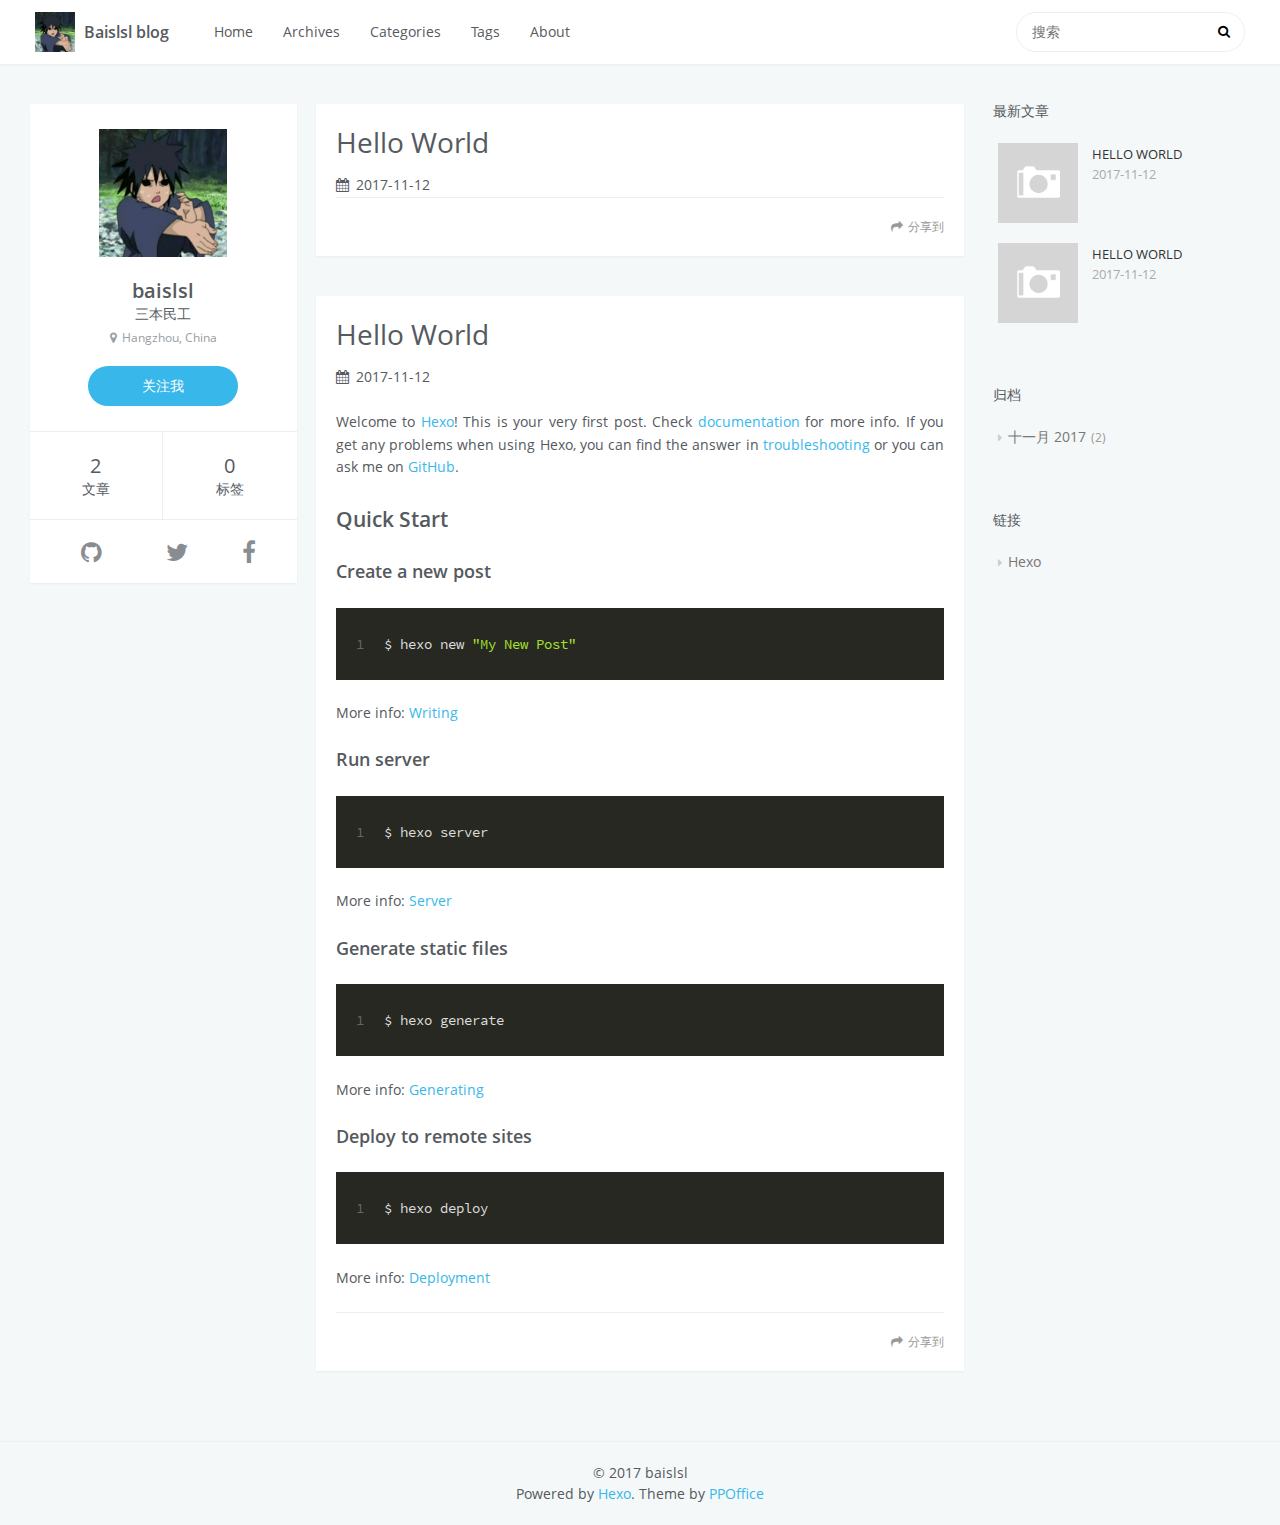
==== commit c6ad847d: "设置语言为zh-CN" ====
--- a/index.html
+++ b/index.html
@@ -1,5 +1,5 @@
 <!DOCTYPE html>
-<html>
+<html lang=zh>
 <head>
     <meta charset="utf-8">
     
@@ -9,6 +9,7 @@
 <meta property="og:title" content="Baislsl blog">
 <meta property="og:url" content="http://baislsl.github.io/index.html">
 <meta property="og:site_name" content="Baislsl blog">
+<meta property="og:locale" content="zh-CN">
 <meta name="twitter:card" content="summary">
 <meta name="twitter:title" content="Baislsl blog">
     
@@ -76,14 +77,14 @@
             <div id="search-form-wrap">
 
     <form class="search-form">
-        <input type="text" class="ins-search-input search-form-input" placeholder="Search" />
+        <input type="text" class="ins-search-input search-form-input" placeholder="搜索" />
         <button type="submit" class="search-form-submit"></button>
     </form>
     <div class="ins-search">
     <div class="ins-search-mask"></div>
     <div class="ins-search-container">
         <div class="ins-input-wrapper">
-            <input type="text" class="ins-search-input" placeholder="Type something..." />
+            <input type="text" class="ins-search-input" placeholder="想要查找什么..." />
             <span class="ins-close ins-selectable"><i class="fa fa-times-circle"></i></span>
         </div>
         <div class="ins-section-wrapper">
@@ -95,11 +96,11 @@
 (function (window) {
     var INSIGHT_CONFIG = {
         TRANSLATION: {
-            POSTS: 'Posts',
-            PAGES: 'Pages',
-            CATEGORIES: 'Categories',
-            TAGS: 'Tags',
-            UNTITLED: '(Untitled)',
+            POSTS: '文章',
+            PAGES: '页面',
+            CATEGORIES: '分类',
+            TAGS: '标签',
+            UNTITLED: '(未命名)',
         },
         ROOT_URL: '/',
         CONTENT_URL: '/content.json',
@@ -129,7 +130,7 @@
                 <td>
                     
     <div class="search-form">
-        <input type="text" class="ins-search-input search-form-input" placeholder="Search" />
+        <input type="text" class="ins-search-input search-form-input" placeholder="搜索" />
     </div>
 
                 </td>
@@ -149,16 +150,16 @@
             <h2 id="name">baislsl</h2>
             <h3 id="title">三本民工</h3>
             <span id="location"><i class="fa fa-map-marker"></i>Hangzhou, China</span>
-            <a id="follow" target="_blank" href="https://github.com/baislsl/">FOLLOW</a>
+            <a id="follow" target="_blank" href="https://github.com/baislsl/">关注我</a>
         </div>
         <div class="article-info profile-block">
             <div class="article-info-block">
                 2
-                <span>posts</span>
+                <span>文章</span>
             </div>
             <div class="article-info-block">
                 0
-                <span>tag</span>
+                <span>标签</span>
             </div>
         </div>
         
@@ -237,7 +238,7 @@
 
 </div>
 
-    <a data-url="http://baislsl.github.io/2017/11/12/baislsl/" data-id="cj9wu09pp0000delx58ho6frb" class="article-share-link"><i class="fa fa-share"></i>Share</a>
+    <a data-url="http://baislsl.github.io/2017/11/12/baislsl/" data-id="cj9xmvmvv00003ulx7j6ww0rl" class="article-share-link"><i class="fa fa-share"></i>分享到</a>
 <script>
     (function ($) {
         // Prevent duplicate binding
@@ -365,7 +366,7 @@
 
 </div>
 
-    <a data-url="http://baislsl.github.io/2017/11/12/hello-world/" data-id="cj9wu09px0001delx4gqx6wjn" class="article-share-link"><i class="fa fa-share"></i>Share</a>
+    <a data-url="http://baislsl.github.io/2017/11/12/hello-world/" data-id="cj9xmvmw200013ulx48a4myeh" class="article-share-link"><i class="fa fa-share"></i>分享到</a>
 <script>
     (function ($) {
         // Prevent duplicate binding
@@ -447,7 +448,7 @@
    
         
     <div class="widget-wrap">
-        <h3 class="widget-title">recent</h3>
+        <h3 class="widget-title">最新文章</h3>
         <div class="widget">
             <ul id="recent-post" class="">
                 
@@ -498,9 +499,9 @@
     
         
     <div class="widget-wrap">
-        <h3 class="widget-title">archives</h3>
+        <h3 class="widget-title">归档</h3>
         <div class="widget">
-            <ul class="archive-list"><li class="archive-list-item"><a class="archive-list-link" href="/archives/2017/11/">November 2017</a><span class="archive-list-count">2</span></li></ul>
+            <ul class="archive-list"><li class="archive-list-item"><a class="archive-list-link" href="/archives/2017/11/">十一月 2017</a><span class="archive-list-count">2</span></li></ul>
         </div>
     </div>
 
@@ -511,7 +512,7 @@
     
         
     <div class="widget-wrap widget-list">
-        <h3 class="widget-title">links</h3>
+        <h3 class="widget-title">链接</h3>
         <div class="widget">
             <ul>
                 
